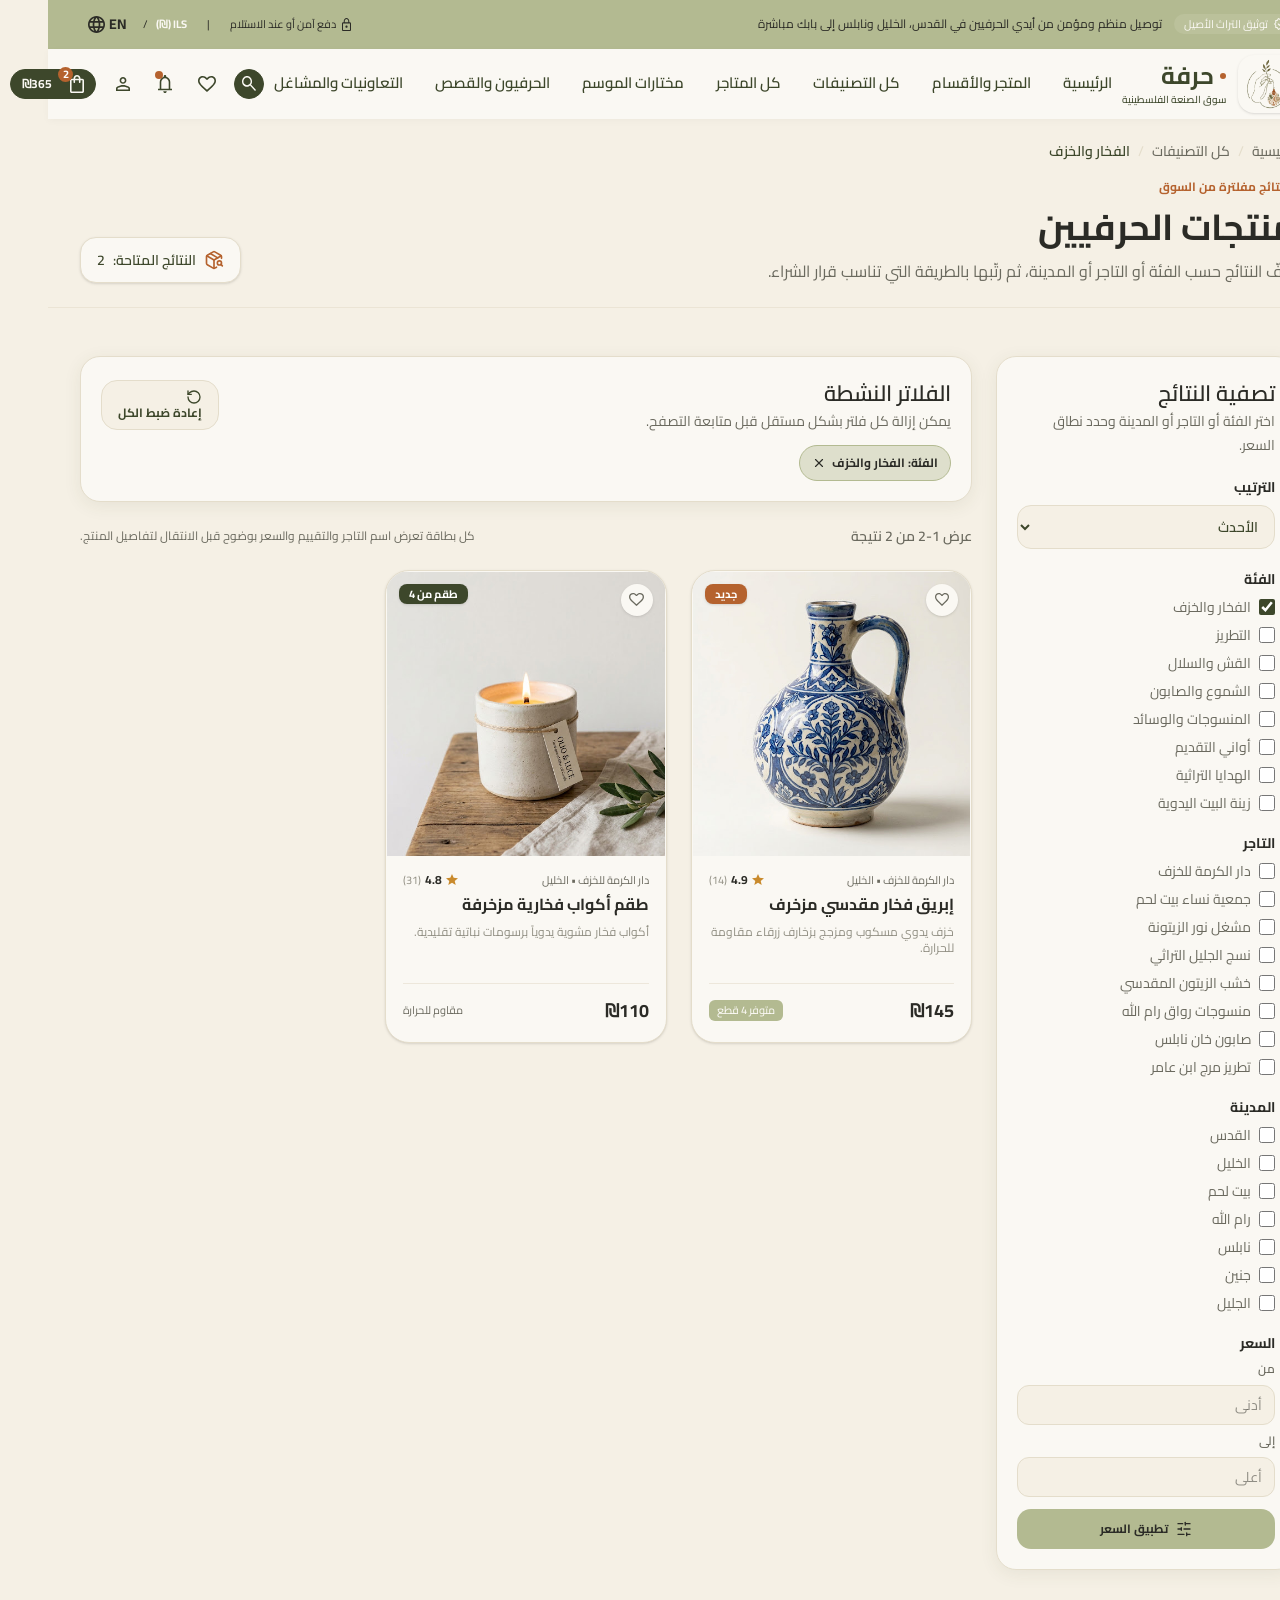
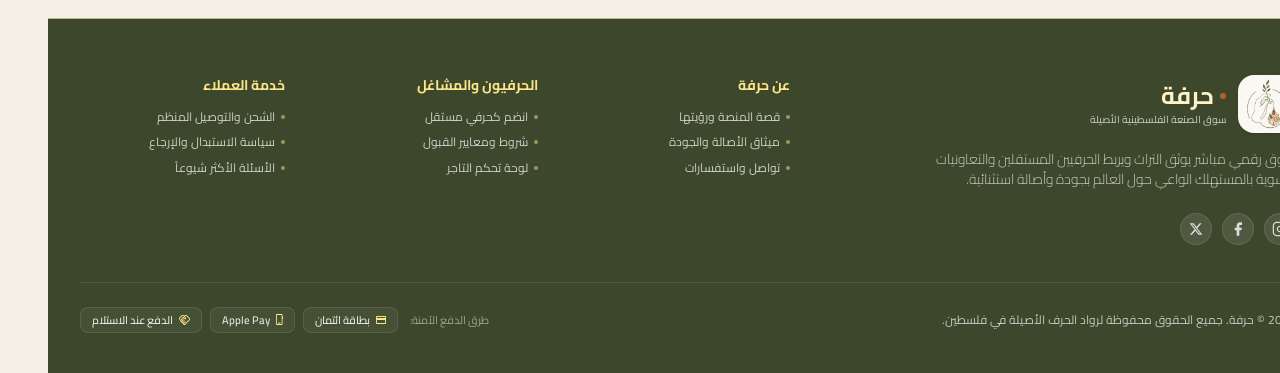
==== browse.html @ 36c1fdc5 "Restructure browse.html filters into a sidebar layout Move the filter form from a horizontal bar abo" ====
<!DOCTYPE html>
<html lang="ar" dir="rtl" class="scroll-smooth motion-reduce:scroll-auto">

<head>
  <meta charset="UTF-8">
  <meta name="viewport" content="width=device-width, initial-scale=1.0">
  <meta name="description" content="نتائج البحث والتصفية في حرفة - تصفح منتجات الحرفيين والمشاغل الفلسطينية حسب الفئة والتاجر والمدينة والسعر">
  <title>نتائج البحث | حرفة</title>
  <link rel="preconnect" href="https://fonts.googleapis.com">
  <link rel="preconnect" href="https://fonts.gstatic.com" crossorigin>
  <link
    href="https://fonts.googleapis.com/css2?family=Amiri:ital,wght@0,700;1,400&family=Cairo:wght@300;400;500;600;700&family=Noto+Sans+Arabic:wght@400;500;600;700&display=swap"
    rel="stylesheet">
  <link rel="stylesheet" href="assets/css/output.css">
</head>

<body class="browse-page overflow-x-hidden bg-canvas font-cairo text-ink antialiased">
  <div id="toast"
    class="fixed start-4 end-4 top-5 z-[100] mx-auto w-fit max-w-[calc(100%-2rem)] -translate-y-24 rounded-lg bg-olive px-5 py-3 text-sm font-semibold text-white shadow-soft transition-transform duration-300"
    role="status"></div>

  <header class="relative z-50 bg-surface">
    <aside class="bg-sage px-4 py-2 text-ink lg:px-8">
      <div class="mx-auto flex h-[32.667px] max-w-[1280px] items-center justify-center md:justify-between">
        <div class="flex shrink-0 items-center gap-3">
          <div class="flex items-center gap-1.5 rounded-full bg-surface/10 px-2.5 py-0.5">
            <img src="assets/imgs/mcp/header-badge.svg" alt="" class="h-[11.88px] w-[12.441px]">
            <span class="text-[11px] leading-4 text-surface">توثيق التراث الأصيل</span>
          </div>
          <p class="hidden text-xs leading-4 lg:block">توصيل منظم ومؤمن من أيدي الحرفيين في القدس، الخليل ونابلس إلى بابك مباشرة</p>
        </div>
        <div class="hidden shrink-0 items-center gap-5 md:flex">
          <div class="flex items-center gap-1.5">
            <img src="assets/imgs/mcp/header-lock.svg" alt="" class="h-[12.656px] w-[9.687px]">
            <span class="text-[11px] leading-4">دفع آمن أو عند الاستلام</span>
          </div>
          <span class="text-[11px] leading-4">|</span>
          <div class="flex items-center gap-2">
            <span lang="en" class="text-[11px] font-bold leading-4 text-surface">ILS (₪)</span>
            <span class="text-[11px] leading-4">/</span>
            <button id="languageToggle" type="button" class="language-toggle flex items-center gap-1 rounded-lg p-2"
              aria-label="Switch to English">
              <span class="language-label text-sm font-bold leading-[14px]" lang="en">EN</span>
              <img src="assets/imgs/mcp/header-globe.svg" alt="" class="h-[16.667px] w-[16.667px]">
            </button>
          </div>
        </div>
      </div>
    </aside>

    <div class="h-[70px] bg-surface px-4 shadow-[0_2px_7.5px_rgba(43,43,38,.03)] backdrop-blur-[6px] lg:px-8">
      <div class="mx-auto hidden h-full max-w-[1216px] items-center justify-between py-[10px] lg:flex">
        <a href="index.html" class="flex w-[184px] shrink-0 items-center justify-start gap-3"
          aria-label="حرفة الرئيسية">
          <span class="flex h-[58px] w-[58px] items-center justify-center rounded-[16px] bg-surface p-1 shadow-sm"><img
              src="assets/imgs/mcp/header-logo.png" alt="شعار حرفة" class="h-[50px] w-[50px] object-cover"></span>
          <div class="text-start">
            <div class="flex items-center justify-start gap-1.5"><span
                class="h-1.5 w-1.5 rounded-full bg-copper"></span><strong
                class="text-2xl font-bold leading-8 text-olive">حرفة</strong></div><small
              class="block text-[10px] font-medium leading-[15px] text-olive">سوق الصنعة الفلسطينية</small>
          </div>
        </a>

        <nav class="flex shrink-0 items-center gap-8 text-[15px] font-semibold leading-[22.5px] text-olive">
          <a href="index.html" class="py-1">الرئيسية</a>
          <a href="index.html#shop" class="py-1">المتجر والأقسام</a>
          <a href="categories.html" class="py-1">كل التصنيفات</a>
          <a href="vendors.html" class="py-1">كل المتاجر</a>
          <a href="index.html#season" class="py-1">مختارات الموسم</a>
          <a href="index.html#artisans" class="py-1">الحرفيون والقصص</a>
          <a href="index.html#artisans" class="py-1">التعاونيات والمشاغل</a>
        </nav>

        <div class="flex h-[50px] shrink-0 items-center gap-3 p-[10px]">
          <button id="searchButton"
            class="flex h-[30px] w-[30px] items-center justify-center overflow-hidden rounded-full border border-olive bg-olive p-px"
            aria-label="بحث"><img src="assets/imgs/mcp/header-search-exact.svg" alt=""
              class="h-[28.667px] w-[14.663px] max-w-none"></button>
          <button class="flex h-[30px] w-[30px] items-center justify-center rounded-full" aria-label="الحساب"><img
              src="assets/imgs/mcp/header-user.svg" alt="" class="h-[16.283px] w-[17.875px]"></button>
          <button class="relative flex h-[30px] w-[30px] items-center justify-center rounded-full"
            aria-label="الإشعارات"><img src="assets/imgs/mcp/header-bell.svg" alt=""
              class="h-[17.963px] w-[14.208px]"><span
              class="absolute end-[5.42px] top-[2.33px] h-2 w-2 rounded-full bg-copper"></span></button>
          <button class="flex h-[30px] w-[30px] items-center justify-center rounded-full" aria-label="المشاهدة"><img
              src="assets/imgs/mcp/header-eye.svg" alt="" class="h-[14.032px] w-[14.208px]"></button>
          <button id="cartButton"
            class="relative flex h-[30px] w-[86.208px] items-center justify-center gap-2.5 rounded-full border border-olive bg-olive px-[11px] text-surface"
            aria-label="سلة المشتريات">
            <span class="relative"><img src="assets/imgs/mcp/header-cart.svg" alt=""
                class="h-[17.875px] w-[14.208px]"><bdi id="cartCount"
                class="absolute start-[-12px] top-[-7.73px] flex h-[15px] min-w-[15px] items-center justify-center rounded-full bg-copper px-1 text-[11px] font-bold leading-[11px] text-white">2</bdi></span>
            <bdi id="cartTotal" class="w-10 text-start text-xs font-bold leading-3">₪365</bdi>
          </button>
        </div>
      </div>

      <div class="flex h-full items-center justify-between lg:hidden">
        <a href="index.html"
          class="flex h-[52px] w-[52px] items-center justify-center rounded-[16px] bg-surface p-1 shadow-sm"
          aria-label="حرفة الرئيسية"><img src="assets/imgs/mcp/header-logo.png" alt="شعار حرفة"
            class="h-11 w-11 object-cover"></a>
        <div class="flex items-center gap-1"><button type="button"
            class="language-toggle flex h-9 items-center gap-1 rounded-full px-2 text-xs font-bold text-olive"
            aria-label="Switch to English"><span class="language-label" lang="en">EN</span><img
              src="assets/imgs/mcp/header-globe.svg" alt="" class="h-4 w-4"></button><button id="mobileSearchButton"
            class="flex h-9 w-9 items-center justify-center overflow-hidden rounded-full border border-olive bg-olive"
            aria-label="بحث"><img src="assets/imgs/mcp/header-search-exact.svg" alt=""
              class="h-[28.667px] w-[14.663px] max-w-none"></button><button id="menuButton"
            class="flex h-9 w-9 items-center justify-center rounded-full" aria-label="القائمة"><i data-lucide="menu"
              class="h-5 w-5"></i></button></div>
      </div>
    </div>

    <div id="mobileMenu" class="hidden border-t border-line bg-surface px-5 py-4 lg:hidden">
      <nav class="grid gap-3 text-sm font-semibold">
        <a href="index.html">الرئيسية</a><a href="index.html#shop">المتجر والأقسام</a><a
          href="categories.html">كل التصنيفات</a><a href="vendors.html">كل المتاجر</a><a
          href="index.html#season">مختارات الموسم</a><a href="index.html#artisans">الحرفيون والقصص</a><a
          href="index.html#artisans">التعاونيات والمشاغل</a>
      </nav>
    </div>
  </header>

  <div id="searchPanel" class="fixed start-0 end-0 top-0 bottom-0 z-[80] hidden bg-ink/50 p-4 backdrop-blur-sm">
    <div class="mx-auto mt-24 max-w-2xl rounded-lg bg-surface p-5 shadow-soft">
      <div class="flex items-center gap-3 border-b border-line pb-4">
        <i data-lucide="search" class="h-5 w-5 text-muted"></i>
        <input id="globalSearch" type="search" placeholder="ابحث عن قطعة، حرفة، أو مشغل..."
          class="w-full bg-transparent text-base outline-none">
        <button id="closeSearch" class="flex h-8 w-8 items-center justify-center rounded-full hover:bg-canvas"
          aria-label="إغلاق"><i data-lucide="x" class="h-4 w-4"></i></button>
      </div>
      <p class="pt-4 text-xs text-muted">جرّب: تطريز، فخار، قش، شموع</p>
    </div>
  </div>

  <main>
    <section class="border-b border-line/60 bg-canvas px-4 py-6 lg:px-8">
      <div class="mx-auto flex max-w-[1216px] flex-col gap-5">
        <nav class="flex flex-wrap items-center gap-2 text-xs font-medium leading-4 text-muted sm:text-sm"
          aria-label="مسار الصفحة">
          <a href="index.html" class="hover:text-olive">الرئيسية</a>
          <span class="text-line">/</span>
          <a href="categories.html" class="hover:text-olive">كل التصنيفات</a>
          <span class="text-line">/</span>
          <span id="breadcrumbCurrent" class="font-semibold text-olive">نتائج البحث</span>
        </nav>
        <div class="flex flex-col gap-4 lg:flex-row lg:items-end lg:justify-between">
          <div class="max-w-3xl text-start">
            <p class="flex items-center gap-1.5 text-xs font-bold uppercase leading-4 text-copper"><span
                class="h-1.5 w-1.5 rounded-full bg-copper"></span>نتائج مفلترة من السوق</p>
            <h1 class="pt-2 text-[30px] font-bold leading-9 text-ink sm:text-4xl sm:leading-[48px]">منتجات الحرفيين</h1>
            <p class="pt-2 text-sm leading-6 text-muted sm:text-base">صفّ النتائج حسب الفئة أو التاجر أو المدينة، ثم رتّبها بالطريقة التي تناسب قرار الشراء.</p>
          </div>
          <div class="flex items-center gap-2 rounded-[16px] border border-line bg-surface px-4 py-3 text-sm font-semibold text-olive shadow-sm">
            <i data-lucide="package-search" class="h-5 w-5 text-copper"></i>
            <span>النتائج المتاحة:</span>
            <bdi id="resultCount">0</bdi>
          </div>
        </div>
      </div>
    </section>

    <section id="resultsPanel" class="bg-canvas px-4 py-10 sm:py-12 lg:px-8">
      <div
        class="reveal opacity-100 translate-y-0 transition-[opacity,transform] duration-[650ms] ease-out sm:translate-y-[22px] sm:opacity-0 motion-reduce:sm:translate-y-0 motion-reduce:sm:opacity-100 mx-auto flex max-w-[1216px] flex-col gap-6">
        <button id="browseFilterToggle" type="button"
          class="inline-flex w-fit items-center justify-center gap-2 rounded-[16px] border border-line bg-surface px-4 py-2.5 text-sm font-bold text-olive shadow-sm lg:hidden"
          aria-controls="browseFilterPanel" aria-expanded="false">
          <i data-lucide="sliders-horizontal" class="h-4 w-4"></i>
          <span>الفلاتر</span>
        </button>

        <div class="flex flex-col gap-6 lg:flex-row lg:items-start">
          <aside id="browseFilterPanel" class="hidden lg:sticky lg:top-24 lg:block lg:w-[300px] lg:shrink-0">
            <form id="browseFilters"
              class="flex flex-col gap-5 rounded-[20px] border border-line bg-surface p-4 shadow-card sm:p-5"
              aria-label="فلاتر نتائج المنتجات">
              <div class="text-start">
                <h2 class="text-[22px] font-semibold leading-8 text-ink">تصفية النتائج</h2>
                <p class="text-sm leading-6 text-muted">اختر الفئة أو التاجر أو المدينة وحدد نطاق السعر.</p>
              </div>

              <label for="sortProducts" class="flex flex-col gap-2 text-start text-sm font-bold text-ink">
                <span>الترتيب</span>
                <select id="sortProducts" name="sortProducts"
                  class="h-11 rounded-[14px] border border-line bg-canvas px-3 text-sm font-semibold text-olive outline-none focus:border-sage">
                  <option value="newest">الأحدث</option>
                  <option value="price-asc">السعر: من الأقل للأعلى</option>
                  <option value="price-desc">السعر: من الأعلى للأقل</option>
                  <option value="rating-desc">الأعلى تقييماً</option>
                </select>
              </label>

              <fieldset class="min-w-0">
                <legend class="pb-2 text-start text-sm font-bold text-ink">الفئة</legend>
                <div class="grid gap-2 text-sm text-muted">
                  <label class="flex items-center gap-2"><input id="categoryPottery" name="category" value="pottery" type="checkbox" checked
                      class="h-4 w-4 accent-olive"><span>الفخار والخزف</span></label>
                  <label class="flex items-center gap-2"><input id="categoryEmbroidery" name="category" value="embroidery" type="checkbox"
                      class="h-4 w-4 accent-olive"><span>التطريز</span></label>
                  <label class="flex items-center gap-2"><input id="categoryBaskets" name="category" value="baskets" type="checkbox"
                      class="h-4 w-4 accent-olive"><span>القش والسلال</span></label>
                  <label class="flex items-center gap-2"><input id="categoryCandles" name="category" value="candles-soaps" type="checkbox"
                      class="h-4 w-4 accent-olive"><span>الشموع والصابون</span></label>
                  <label class="flex items-center gap-2"><input id="categoryTextiles" name="category" value="textiles" type="checkbox"
                      class="h-4 w-4 accent-olive"><span>المنسوجات والوسائد</span></label>
                  <label class="flex items-center gap-2"><input id="categoryTableware" name="category" value="tableware" type="checkbox"
                      class="h-4 w-4 accent-olive"><span>أواني التقديم</span></label>
                  <label class="flex items-center gap-2"><input id="categoryGifts" name="category" value="gifts" type="checkbox"
                      class="h-4 w-4 accent-olive"><span>الهدايا التراثية</span></label>
                  <label class="flex items-center gap-2"><input id="categoryHomeDecor" name="category" value="home-decor" type="checkbox"
                      class="h-4 w-4 accent-olive"><span>زينة البيت اليدوية</span></label>
                </div>
              </fieldset>

              <fieldset class="min-w-0">
                <legend class="pb-2 text-start text-sm font-bold text-ink">التاجر</legend>
                <div class="grid gap-2 text-sm text-muted">
                  <label class="flex items-center gap-2"><input id="vendorKarma" name="vendor" value="dar-al-karma" type="checkbox"
                      class="h-4 w-4 accent-olive"><span>دار الكرمة للخزف</span></label>
                  <label class="flex items-center gap-2"><input id="vendorBethlehem" name="vendor" value="bethlehem-women" type="checkbox"
                      class="h-4 w-4 accent-olive"><span>جمعية نساء بيت لحم</span></label>
                  <label class="flex items-center gap-2"><input id="vendorNoor" name="vendor" value="noor-alzaytouna" type="checkbox"
                      class="h-4 w-4 accent-olive"><span>مشغل نور الزيتونة</span></label>
                  <label class="flex items-center gap-2"><input id="vendorJalil" name="vendor" value="jalil-weaving" type="checkbox"
                      class="h-4 w-4 accent-olive"><span>نسج الجليل التراثي</span></label>
                  <label class="flex items-center gap-2"><input id="vendorOlivewood" name="vendor" value="jerusalem-olivewood" type="checkbox"
                      class="h-4 w-4 accent-olive"><span>خشب الزيتون المقدسي</span></label>
                  <label class="flex items-center gap-2"><input id="vendorRawaq" name="vendor" value="rawaq-ramallah" type="checkbox"
                      class="h-4 w-4 accent-olive"><span>منسوجات رواق رام الله</span></label>
                  <label class="flex items-center gap-2"><input id="vendorSoap" name="vendor" value="khan-nablus-soap" type="checkbox"
                      class="h-4 w-4 accent-olive"><span>صابون خان نابلس</span></label>
                  <label class="flex items-center gap-2"><input id="vendorMarj" name="vendor" value="marj-embroidery" type="checkbox"
                      class="h-4 w-4 accent-olive"><span>تطريز مرج ابن عامر</span></label>
                </div>
              </fieldset>

              <fieldset class="min-w-0">
                <legend class="pb-2 text-start text-sm font-bold text-ink">المدينة</legend>
                <div class="grid gap-2 text-sm text-muted">
                  <label class="flex items-center gap-2"><input id="cityJerusalem" name="city" value="jerusalem" type="checkbox"
                      class="h-4 w-4 accent-olive"><span>القدس</span></label>
                  <label class="flex items-center gap-2"><input id="cityHebron" name="city" value="hebron" type="checkbox"
                      class="h-4 w-4 accent-olive"><span>الخليل</span></label>
                  <label class="flex items-center gap-2"><input id="cityBethlehem" name="city" value="bethlehem" type="checkbox"
                      class="h-4 w-4 accent-olive"><span>بيت لحم</span></label>
                  <label class="flex items-center gap-2"><input id="cityRamallah" name="city" value="ramallah" type="checkbox"
                      class="h-4 w-4 accent-olive"><span>رام الله</span></label>
                  <label class="flex items-center gap-2"><input id="cityNablus" name="city" value="nablus" type="checkbox"
                      class="h-4 w-4 accent-olive"><span>نابلس</span></label>
                  <label class="flex items-center gap-2"><input id="cityJenin" name="city" value="jenin" type="checkbox"
                      class="h-4 w-4 accent-olive"><span>جنين</span></label>
                  <label class="flex items-center gap-2"><input id="cityGalilee" name="city" value="galilee" type="checkbox"
                      class="h-4 w-4 accent-olive"><span>الجليل</span></label>
                </div>
              </fieldset>

              <fieldset class="min-w-0">
                <legend class="pb-2 text-start text-sm font-bold text-ink">السعر</legend>
                <div class="grid gap-2">
                  <label for="priceMin" class="text-start text-xs font-semibold text-muted">من</label>
                  <input id="priceMin" name="priceMin" type="number" min="0" inputmode="numeric" placeholder="أدنى"
                    class="h-10 rounded-[12px] border border-line bg-canvas px-3 text-start text-sm outline-none focus:border-sage">
                  <label for="priceMax" class="text-start text-xs font-semibold text-muted">إلى</label>
                  <input id="priceMax" name="priceMax" type="number" min="0" inputmode="numeric" placeholder="أعلى"
                    class="h-10 rounded-[12px] border border-line bg-canvas px-3 text-start text-sm outline-none focus:border-sage">
                  <button id="applyPriceFilter" type="button"
                    class="mt-1 inline-flex h-10 items-center justify-center gap-2 rounded-[14px] bg-sage px-4 text-xs font-bold text-ink hover:bg-[#a7af82]">
                    <i data-lucide="sliders-horizontal" class="h-4 w-4"></i>
                    <span>تطبيق السعر</span>
                  </button>
                </div>
              </fieldset>
            </form>
          </aside>

          <div class="flex min-w-0 flex-1 flex-col gap-6">
            <div class="flex flex-col gap-3 rounded-[20px] border border-line bg-surface p-4 shadow-card sm:p-5">
              <div class="flex flex-col gap-3 lg:flex-row lg:items-center lg:justify-between">
                <div class="text-start">
                  <h2 class="text-[22px] font-semibold leading-8 text-ink">الفلاتر النشطة</h2>
                  <p class="text-sm leading-6 text-muted">يمكن إزالة كل فلتر بشكل مستقل قبل متابعة التصفح.</p>
                </div>
                <button id="clearAllFilters" type="button"
                  class="hidden w-fit items-center justify-center gap-2 rounded-[16px] border border-line bg-canvas px-4 py-2 text-xs font-bold text-olive hover:border-sage">
                  <i data-lucide="rotate-ccw" class="h-4 w-4"></i>
                  <span>إعادة ضبط الكل</span>
                </button>
              </div>
              <div id="activeFilters" class="flex flex-wrap items-center gap-2">
                <button type="button"
                  class="active-filter-chip inline-flex min-h-9 items-center gap-1.5 rounded-full border border-sage bg-sage/40 px-3 py-1.5 text-xs font-bold text-ink"
                  data-filter-type="category" data-filter-value="pottery">
                  <span>الفئة: الفخار والخزف</span>
                  <i data-lucide="x" class="h-3.5 w-3.5"></i>
                </button>
              </div>
            </div>

        <div class="flex flex-col gap-3 sm:flex-row sm:items-center sm:justify-between">
          <p id="pageSummary" class="text-start text-sm font-semibold text-muted">عرض <bdi>1</bdi>-<bdi>8</bdi> من <bdi>16</bdi> نتيجة</p>
          <p class="text-start text-xs leading-5 text-muted">كل بطاقة تعرض اسم التاجر والتقييم والسعر بوضوح قبل الانتقال لتفاصيل المنتج.</p>
        </div>

        <div id="productGrid" class="grid grid-cols-1 gap-4 sm:grid-cols-2 sm:gap-6 xl:grid-cols-3">
          <article
            class="product-card group flex h-[473px] flex-col overflow-hidden rounded-[24px] border border-line bg-surface p-px shadow-sm"
            data-category="pottery" data-vendor="dar-al-karma" data-city="hebron" data-price="145" data-rating="4.9" data-date="116">
            <div class="relative h-[284px] shrink-0 overflow-hidden"><img src="assets/imgs/mcp/arrival-pitcher.png"
                alt="إبريق فخار مقدسي مزخرف" class="h-full w-full object-cover transition-transform duration-500 ease-out group-hover:scale-[1.045]"><span
                class="absolute end-3 top-3 rounded-lg bg-copper px-2.5 py-0.5 text-[11px] font-bold leading-[16.5px] text-white shadow-sm">جديد</span><button
                class="favorite absolute start-3 top-3 flex h-8 w-8 items-center justify-center rounded-full bg-surface shadow-sm"
                aria-label="إضافة إبريق الفخار إلى المفضلة"><img src="assets/imgs/mcp/arrival-heart.svg" alt=""
                  class="h-[13.323px] w-[14.625px]"></button><button
                class="add-cart absolute start-3 end-3 bottom-3 flex translate-y-0 items-center justify-center gap-2 rounded-[16px] bg-sage px-4 py-2.5 text-xs font-bold text-ink opacity-100 shadow-md transition-all sm:translate-y-2 sm:opacity-0 group-hover:translate-y-0 group-hover:opacity-100"
                data-price="145"><span>إضافة إلى السلة</span><img src="assets/imgs/mcp/arrival-cart.svg" alt=""
                  class="h-[13.103px] w-[12.918px]"></button></div>
            <div class="flex min-h-0 flex-1 flex-col p-4">
              <div class="flex items-center justify-between gap-2 pb-1 text-[11px] leading-4 text-muted"><span>دار الكرمة للخزف • الخليل</span><span
                  class="flex items-center gap-1"><img src="assets/imgs/mcp/arrival-star.svg" alt="" class="h-[11px] w-3"><bdi
                    class="text-xs font-bold text-ink">4.9</bdi><bdi class="text-[#918f83]">(14)</bdi></span></div>
              <h3 class="pb-2 text-start text-base font-bold leading-6 text-ink">إبريق فخار مقدسي مزخرف</h3>
              <p class="pb-3 text-start text-xs leading-4 text-[#918f83]">خزف يدوي مسكوب ومزجج بزخارف زرقاء مقاومة للحرارة.</p>
              <div class="mt-auto flex items-center justify-between gap-3 border-t border-line/60 pt-[13px]"><bdi
                  class="text-lg font-bold leading-7 text-ink">₪145</bdi><span
                  class="rounded-md bg-sage px-2 py-0.5 text-[11px] font-medium leading-[16.5px] text-surface">متوفر <bdi>4</bdi> قطع</span></div>
            </div>
          </article>

          <article
            class="product-card group flex h-[473px] flex-col overflow-hidden rounded-[24px] border border-line bg-surface p-px shadow-sm"
            data-category="embroidery" data-vendor="bethlehem-women" data-city="bethlehem" data-price="220" data-rating="4.8" data-date="115">
            <div class="relative h-[284px] shrink-0 overflow-hidden"><img src="assets/imgs/mcp/arrival-cushion.png"
                alt="وسادة مطرزة قطبة فلاحية" class="h-full w-full object-cover transition-transform duration-500 ease-out group-hover:scale-[1.045]"><span
                class="absolute end-3 top-3 rounded-lg bg-copper px-2.5 py-0.5 text-[11px] font-bold leading-[16.5px] text-white shadow-sm">جديد</span><button
                class="favorite absolute start-3 top-3 flex h-8 w-8 items-center justify-center rounded-full bg-surface shadow-sm"
                aria-label="إضافة الوسادة إلى المفضلة"><img src="assets/imgs/mcp/arrival-heart.svg" alt=""
                  class="h-[13.323px] w-[14.625px]"></button><button
                class="add-cart absolute start-3 end-3 bottom-3 flex translate-y-0 items-center justify-center gap-2 rounded-[16px] bg-sage px-4 py-2.5 text-xs font-bold text-ink opacity-100 shadow-md transition-all sm:translate-y-2 sm:opacity-0 group-hover:translate-y-0 group-hover:opacity-100"
                data-price="220"><span>إضافة إلى السلة</span><img src="assets/imgs/mcp/arrival-cart.svg" alt=""
                  class="h-[13.103px] w-[12.918px]"></button></div>
            <div class="flex min-h-0 flex-1 flex-col p-4">
              <div class="flex items-center justify-between gap-2 pb-1 text-[11px] leading-4 text-muted"><span>جمعية نساء بيت لحم • بيت لحم</span><span
                  class="flex items-center gap-1"><img src="assets/imgs/mcp/arrival-star.svg" alt="" class="h-[11px] w-3"><bdi
                    class="text-xs font-bold text-ink">4.8</bdi><bdi class="text-[#918f83]">(9)</bdi></span></div>
              <h3 class="pb-2 text-start text-base font-bold leading-6 text-ink">وسادة مطرزة قطبة فلاحية</h3>
              <p class="pb-3 text-start text-xs leading-4 text-[#918f83]">كتان طبيعي مطرز بغرزة الفلاحي ونقشة بيتية دافئة.</p>
              <div class="mt-auto flex items-center justify-between gap-3 border-t border-line/60 pt-[13px]"><bdi
                  class="text-lg font-bold leading-7 text-ink">₪220</bdi><span
                  class="rounded-md bg-copper/10 px-2 py-0.5 text-[11px] font-medium leading-[16.5px] text-copper">قطعتان فقط</span></div>
            </div>
          </article>

          <article
            class="product-card group flex h-[473px] flex-col overflow-hidden rounded-[24px] border border-line bg-surface p-px shadow-sm"
            data-category="baskets" data-vendor="jalil-weaving" data-city="galilee" data-price="95" data-rating="4.7" data-date="114">
            <div class="relative h-[284px] shrink-0 overflow-hidden"><img src="assets/imgs/mcp/arrival-basket.png"
                alt="سلة قش قمحية مجدولة" class="h-full w-full object-cover transition-transform duration-500 ease-out group-hover:scale-[1.045]"><span
                class="absolute end-3 top-3 rounded-lg bg-gold px-2.5 py-0.5 text-[11px] font-bold leading-[16.5px] text-white shadow-sm">قطعة نادرة</span><button
                class="favorite absolute start-3 top-3 flex h-8 w-8 items-center justify-center rounded-full bg-surface shadow-sm"
                aria-label="إضافة سلة القش إلى المفضلة"><img src="assets/imgs/mcp/arrival-heart.svg" alt=""
                  class="h-[13.323px] w-[14.625px]"></button><button
                class="add-cart absolute start-3 end-3 bottom-3 flex translate-y-0 items-center justify-center gap-2 rounded-[16px] bg-sage px-4 py-2.5 text-xs font-bold text-ink opacity-100 shadow-md transition-all sm:translate-y-2 sm:opacity-0 group-hover:translate-y-0 group-hover:opacity-100"
                data-price="95"><span>إضافة إلى السلة</span><img src="assets/imgs/mcp/arrival-cart.svg" alt=""
                  class="h-[13.103px] w-[12.918px]"></button></div>
            <div class="flex min-h-0 flex-1 flex-col p-4">
              <div class="flex items-center justify-between gap-2 pb-1 text-[11px] leading-4 text-muted"><span>نسج الجليل التراثي • الجليل</span><span
                  class="flex items-center gap-1"><img src="assets/imgs/mcp/arrival-star.svg" alt="" class="h-[11px] w-3"><bdi
                    class="text-xs font-bold text-ink">4.7</bdi><bdi class="text-[#918f83]">(19)</bdi></span></div>
              <h3 class="pb-2 text-start text-base font-bold leading-6 text-ink">سلة قش قمحية مجدولة</h3>
              <p class="pb-3 text-start text-xs leading-4 text-[#918f83]">جدل يدوي من سيقان القمح المجففة بألوان نباتية هادئة.</p>
              <div class="mt-auto flex items-center justify-between gap-3 border-t border-line/60 pt-[13px]"><bdi
                  class="text-lg font-bold leading-7 text-ink">₪95</bdi><span class="text-[11px] leading-[16.5px] text-muted">قطعة وحيدة</span></div>
            </div>
          </article>

          <article
            class="product-card group flex h-[473px] flex-col overflow-hidden rounded-[24px] border border-line bg-surface p-px shadow-sm"
            data-category="candles-soaps" data-vendor="noor-alzaytouna" data-city="nablus" data-price="68" data-rating="4.9" data-date="113">
            <div class="relative h-[284px] shrink-0 overflow-hidden"><img src="assets/imgs/mcp/arrival-candle.png"
                alt="شمعة زيت الزيتون في فخار" class="h-full w-full object-cover transition-transform duration-500 ease-out group-hover:scale-[1.045]"><span
                class="absolute end-3 top-3 rounded-lg bg-olive px-2.5 py-0.5 text-[11px] font-bold leading-[16.5px] text-white shadow-sm">طبيعي <bdi>100%</bdi></span><button
                class="favorite absolute start-3 top-3 flex h-8 w-8 items-center justify-center rounded-full bg-surface shadow-sm"
                aria-label="إضافة الشمعة إلى المفضلة"><img src="assets/imgs/mcp/arrival-heart.svg" alt=""
                  class="h-[13.323px] w-[14.625px]"></button><button
                class="add-cart absolute start-3 end-3 bottom-3 flex translate-y-0 items-center justify-center gap-2 rounded-[16px] bg-sage px-4 py-2.5 text-xs font-bold text-ink opacity-100 shadow-md transition-all sm:translate-y-2 sm:opacity-0 group-hover:translate-y-0 group-hover:opacity-100"
                data-price="68"><span>إضافة إلى السلة</span><img src="assets/imgs/mcp/arrival-cart.svg" alt=""
                  class="h-[13.103px] w-[12.918px]"></button></div>
            <div class="flex min-h-0 flex-1 flex-col p-4">
              <div class="flex items-center justify-between gap-2 pb-1 text-[11px] leading-4 text-muted"><span>مشغل نور الزيتونة • نابلس</span><span
                  class="flex items-center gap-1"><img src="assets/imgs/mcp/arrival-star.svg" alt="" class="h-[11px] w-3"><bdi
                    class="text-xs font-bold text-ink">4.9</bdi><bdi class="text-[#918f83]">(42)</bdi></span></div>
              <h3 class="pb-2 text-start text-base font-bold leading-6 text-ink">شمعة زيت الزيتون في فخار</h3>
              <p class="pb-3 text-start text-xs leading-4 text-[#918f83]">شمع طبيعي ممزوج برائحة الميرمية والغار في وعاء فخاري.</p>
              <div class="mt-auto flex items-center justify-between gap-3 border-t border-line/60 pt-[13px]"><bdi
                  class="text-lg font-bold leading-7 text-ink">₪68</bdi><span
                  class="rounded-md bg-sage px-2 py-0.5 text-[11px] font-medium leading-[16.5px] text-surface">الأكثر طلباً</span></div>
            </div>
          </article>

          <article
            class="product-card group flex h-[473px] flex-col overflow-hidden rounded-[24px] border border-line bg-surface p-px shadow-sm"
            data-category="tableware" data-vendor="dar-al-karma" data-city="jerusalem" data-price="185" data-rating="4.95" data-date="112">
            <div class="relative h-[284px] shrink-0 overflow-hidden"><img src="assets/imgs/mcp/popular-pitcher.png"
                alt="إبريق مقدسي كنعاني أزرق" class="h-full w-full object-cover transition-transform duration-500 ease-out group-hover:scale-[1.045]"><span
                class="absolute end-3 top-3 rounded-lg bg-copper px-2.5 py-0.5 text-[11px] font-bold leading-[16.5px] text-white shadow-sm">الأعلى تقييماً</span><button
                class="favorite absolute start-3 top-3 flex h-8 w-8 items-center justify-center rounded-full bg-surface shadow-sm"
                aria-label="إضافة الإبريق الأزرق إلى المفضلة"><img src="assets/imgs/mcp/arrival-heart.svg" alt=""
                  class="h-[13.323px] w-[14.625px]"></button><button
                class="add-cart absolute start-3 end-3 bottom-3 flex translate-y-0 items-center justify-center gap-2 rounded-[16px] bg-sage px-4 py-2.5 text-xs font-bold text-ink opacity-100 shadow-md transition-all sm:translate-y-2 sm:opacity-0 group-hover:translate-y-0 group-hover:opacity-100"
                data-price="185"><span>إضافة إلى السلة</span><img src="assets/imgs/mcp/arrival-cart.svg" alt=""
                  class="h-[13.103px] w-[12.918px]"></button></div>
            <div class="flex min-h-0 flex-1 flex-col p-4">
              <div class="flex items-center justify-between gap-2 pb-1 text-[11px] leading-4 text-muted"><span>دار الكرمة للخزف • القدس</span><span
                  class="flex items-center gap-1"><img src="assets/imgs/mcp/arrival-star.svg" alt="" class="h-[11px] w-3"><bdi
                    class="text-xs font-bold text-ink">4.95</bdi><bdi class="text-[#918f83]">(142)</bdi></span></div>
              <h3 class="pb-2 text-start text-base font-bold leading-6 text-ink">إبريق مقدسي كنعاني أزرق</h3>
              <p class="pb-3 text-start text-xs leading-4 text-[#918f83]">إبريق تقديم مرسوم يدوياً بزخارف كنعانية دقيقة.</p>
              <div class="mt-auto flex items-center justify-between gap-3 border-t border-line/60 pt-[13px]"><bdi
                  class="text-lg font-bold leading-7 text-ink">₪185</bdi><span class="text-[11px] leading-[16.5px] text-muted">صناعة تراثية</span></div>
            </div>
          </article>

          <article
            class="product-card group flex h-[473px] flex-col overflow-hidden rounded-[24px] border border-line bg-surface p-px shadow-sm"
            data-category="textiles" data-vendor="rawaq-ramallah" data-city="ramallah" data-price="155" data-rating="4.6" data-date="111">
            <div class="relative h-[284px] shrink-0 overflow-hidden"><img src="assets/imgs/mcp/popular-cushion.png"
                alt="وسادة كنعانية محاكة يدوياً" class="h-full w-full object-cover transition-transform duration-500 ease-out group-hover:scale-[1.045]"><span
                class="absolute end-3 top-3 rounded-lg bg-olive px-2.5 py-0.5 text-[11px] font-bold leading-[16.5px] text-white shadow-sm">منسوج يدوي</span><button
                class="favorite absolute start-3 top-3 flex h-8 w-8 items-center justify-center rounded-full bg-surface shadow-sm"
                aria-label="إضافة الوسادة الكنعانية إلى المفضلة"><img src="assets/imgs/mcp/arrival-heart.svg" alt=""
                  class="h-[13.323px] w-[14.625px]"></button><button
                class="add-cart absolute start-3 end-3 bottom-3 flex translate-y-0 items-center justify-center gap-2 rounded-[16px] bg-sage px-4 py-2.5 text-xs font-bold text-ink opacity-100 shadow-md transition-all sm:translate-y-2 sm:opacity-0 group-hover:translate-y-0 group-hover:opacity-100"
                data-price="155"><span>إضافة إلى السلة</span><img src="assets/imgs/mcp/arrival-cart.svg" alt=""
                  class="h-[13.103px] w-[12.918px]"></button></div>
            <div class="flex min-h-0 flex-1 flex-col p-4">
              <div class="flex items-center justify-between gap-2 pb-1 text-[11px] leading-4 text-muted"><span>منسوجات رواق رام الله • رام الله</span><span
                  class="flex items-center gap-1"><img src="assets/imgs/mcp/arrival-star.svg" alt="" class="h-[11px] w-3"><bdi
                    class="text-xs font-bold text-ink">4.6</bdi><bdi class="text-[#918f83]">(28)</bdi></span></div>
              <h3 class="pb-2 text-start text-base font-bold leading-6 text-ink">وسادة كنعانية محاكة يدوياً</h3>
              <p class="pb-3 text-start text-xs leading-4 text-[#918f83]">قماش قطني محاك بخيوط هادئة ونقشة ريفية أصيلة.</p>
              <div class="mt-auto flex items-center justify-between gap-3 border-t border-line/60 pt-[13px]"><bdi
                  class="text-lg font-bold leading-7 text-ink">₪155</bdi><span class="text-[11px] leading-[16.5px] text-muted">متوفر <bdi>6</bdi></span></div>
            </div>
          </article>

          <article
            class="product-card group flex h-[473px] flex-col overflow-hidden rounded-[24px] border border-line bg-surface p-px shadow-sm"
            data-category="candles-soaps" data-vendor="khan-nablus-soap" data-city="nablus" data-price="35" data-rating="4.9" data-date="110">
            <div class="relative h-[284px] shrink-0 overflow-hidden"><img src="assets/imgs/mcp/popular-candle.png"
                alt="صابون زيت الزيتون النابلسي" class="h-full w-full object-cover transition-transform duration-500 ease-out group-hover:scale-[1.045]"><span
                class="absolute end-3 top-3 rounded-lg bg-olive px-2.5 py-0.5 text-[11px] font-bold leading-[16.5px] text-white shadow-sm">طبيعي <bdi>100%</bdi></span><button
                class="favorite absolute start-3 top-3 flex h-8 w-8 items-center justify-center rounded-full bg-surface shadow-sm"
                aria-label="إضافة الصابون إلى المفضلة"><img src="assets/imgs/mcp/arrival-heart.svg" alt=""
                  class="h-[13.323px] w-[14.625px]"></button><button
                class="add-cart absolute start-3 end-3 bottom-3 flex translate-y-0 items-center justify-center gap-2 rounded-[16px] bg-sage px-4 py-2.5 text-xs font-bold text-ink opacity-100 shadow-md transition-all sm:translate-y-2 sm:opacity-0 group-hover:translate-y-0 group-hover:opacity-100"
                data-price="35"><span>إضافة إلى السلة</span><img src="assets/imgs/mcp/arrival-cart.svg" alt=""
                  class="h-[13.103px] w-[12.918px]"></button></div>
            <div class="flex min-h-0 flex-1 flex-col p-4">
              <div class="flex items-center justify-between gap-2 pb-1 text-[11px] leading-4 text-muted"><span>صابون خان نابلس • نابلس</span><span
                  class="flex items-center gap-1"><img src="assets/imgs/mcp/arrival-star.svg" alt="" class="h-[11px] w-3"><bdi
                    class="text-xs font-bold text-ink">4.9</bdi><bdi class="text-[#918f83]">(57)</bdi></span></div>
              <h3 class="pb-2 text-start text-base font-bold leading-6 text-ink">صابون زيت الزيتون النابلسي</h3>
              <p class="pb-3 text-start text-xs leading-4 text-[#918f83]">قوالب مقطعة ومختومة يدوياً بطريقة الخانات القديمة.</p>
              <div class="mt-auto flex items-center justify-between gap-3 border-t border-line/60 pt-[13px]"><bdi
                  class="text-lg font-bold leading-7 text-ink">₪35</bdi><span
                  class="rounded-md bg-copper/10 px-2 py-0.5 text-[11px] font-medium leading-[16.5px] text-copper">الأكثر مبيعاً</span></div>
            </div>
          </article>

          <article
            class="product-card group flex h-[473px] flex-col overflow-hidden rounded-[24px] border border-line bg-surface p-px shadow-sm"
            data-category="home-decor" data-vendor="jerusalem-olivewood" data-city="jerusalem" data-price="120" data-rating="4.8" data-date="109">
            <div class="relative h-[284px] shrink-0 overflow-hidden"><img src="assets/imgs/mcp/season-basket.png"
                alt="زينة بيت يدوية من القش والمنسوجات" class="h-full w-full object-cover transition-transform duration-500 ease-out group-hover:scale-[1.045]"><span
                class="absolute end-3 top-3 rounded-lg bg-gold px-2.5 py-0.5 text-[11px] font-bold leading-[16.5px] text-white shadow-sm">للبيت</span><button
                class="favorite absolute start-3 top-3 flex h-8 w-8 items-center justify-center rounded-full bg-surface shadow-sm"
                aria-label="إضافة زينة البيت إلى المفضلة"><img src="assets/imgs/mcp/arrival-heart.svg" alt=""
                  class="h-[13.323px] w-[14.625px]"></button><button
                class="add-cart absolute start-3 end-3 bottom-3 flex translate-y-0 items-center justify-center gap-2 rounded-[16px] bg-sage px-4 py-2.5 text-xs font-bold text-ink opacity-100 shadow-md transition-all sm:translate-y-2 sm:opacity-0 group-hover:translate-y-0 group-hover:opacity-100"
                data-price="120"><span>إضافة إلى السلة</span><img src="assets/imgs/mcp/arrival-cart.svg" alt=""
                  class="h-[13.103px] w-[12.918px]"></button></div>
            <div class="flex min-h-0 flex-1 flex-col p-4">
              <div class="flex items-center justify-between gap-2 pb-1 text-[11px] leading-4 text-muted"><span>خشب الزيتون المقدسي • القدس</span><span
                  class="flex items-center gap-1"><img src="assets/imgs/mcp/arrival-star.svg" alt="" class="h-[11px] w-3"><bdi
                    class="text-xs font-bold text-ink">4.8</bdi><bdi class="text-[#918f83]">(31)</bdi></span></div>
              <h3 class="pb-2 text-start text-base font-bold leading-6 text-ink">تعليقة بيت بزخرفة زيتون</h3>
              <p class="pb-3 text-start text-xs leading-4 text-[#918f83]">قطعة ديكور صغيرة بخامة طبيعية ولمسة محفورة يدوياً.</p>
              <div class="mt-auto flex items-center justify-between gap-3 border-t border-line/60 pt-[13px]"><bdi
                  class="text-lg font-bold leading-7 text-ink">₪120</bdi><span class="text-[11px] leading-[16.5px] text-muted">هدية جاهزة</span></div>
            </div>
          </article>

          <article
            class="product-card group flex h-[473px] flex-col overflow-hidden rounded-[24px] border border-line bg-surface p-px shadow-sm"
            data-category="gifts" data-vendor="marj-embroidery" data-city="jenin" data-price="175" data-rating="4.7" data-date="108">
            <div class="relative h-[284px] shrink-0 overflow-hidden"><img src="assets/imgs/mcp/season-cushion.png"
                alt="مجموعة هدية مطرزة" class="h-full w-full object-cover transition-transform duration-500 ease-out group-hover:scale-[1.045]"><span
                class="absolute end-3 top-3 rounded-lg bg-copper px-2.5 py-0.5 text-[11px] font-bold leading-[16.5px] text-white shadow-sm">هدية</span><button
                class="favorite absolute start-3 top-3 flex h-8 w-8 items-center justify-center rounded-full bg-surface shadow-sm"
                aria-label="إضافة مجموعة الهدية إلى المفضلة"><img src="assets/imgs/mcp/arrival-heart.svg" alt=""
                  class="h-[13.323px] w-[14.625px]"></button><button
                class="add-cart absolute start-3 end-3 bottom-3 flex translate-y-0 items-center justify-center gap-2 rounded-[16px] bg-sage px-4 py-2.5 text-xs font-bold text-ink opacity-100 shadow-md transition-all sm:translate-y-2 sm:opacity-0 group-hover:translate-y-0 group-hover:opacity-100"
                data-price="175"><span>إضافة إلى السلة</span><img src="assets/imgs/mcp/arrival-cart.svg" alt=""
                  class="h-[13.103px] w-[12.918px]"></button></div>
            <div class="flex min-h-0 flex-1 flex-col p-4">
              <div class="flex items-center justify-between gap-2 pb-1 text-[11px] leading-4 text-muted"><span>تطريز مرج ابن عامر • جنين</span><span
                  class="flex items-center gap-1"><img src="assets/imgs/mcp/arrival-star.svg" alt="" class="h-[11px] w-3"><bdi
                    class="text-xs font-bold text-ink">4.7</bdi><bdi class="text-[#918f83]">(16)</bdi></span></div>
              <h3 class="pb-2 text-start text-base font-bold leading-6 text-ink">مجموعة هدية مطرزة</h3>
              <p class="pb-3 text-start text-xs leading-4 text-[#918f83]">قطعة مطرزة مع بطاقة قصة وتغليف تراثي بسيط.</p>
              <div class="mt-auto flex items-center justify-between gap-3 border-t border-line/60 pt-[13px]"><bdi
                  class="text-lg font-bold leading-7 text-ink">₪175</bdi><span class="text-[11px] leading-[16.5px] text-muted">تغليف مشمول</span></div>
            </div>
          </article>

          <article
            class="product-card group flex h-[473px] flex-col overflow-hidden rounded-[24px] border border-line bg-surface p-px shadow-sm"
            data-category="pottery" data-vendor="dar-al-karma" data-city="hebron" data-price="110" data-rating="4.8" data-date="107">
            <div class="relative h-[284px] shrink-0 overflow-hidden"><img src="assets/imgs/mcp/season-candle.png"
                alt="طقم أكواب فخارية مزخرفة" class="h-full w-full object-cover transition-transform duration-500 ease-out group-hover:scale-[1.045]"><span
                class="absolute end-3 top-3 rounded-lg bg-olive px-2.5 py-0.5 text-[11px] font-bold leading-[16.5px] text-white shadow-sm">طقم من <bdi>4</bdi></span><button
                class="favorite absolute start-3 top-3 flex h-8 w-8 items-center justify-center rounded-full bg-surface shadow-sm"
                aria-label="إضافة طقم الأكواب إلى المفضلة"><img src="assets/imgs/mcp/arrival-heart.svg" alt=""
                  class="h-[13.323px] w-[14.625px]"></button><button
                class="add-cart absolute start-3 end-3 bottom-3 flex translate-y-0 items-center justify-center gap-2 rounded-[16px] bg-sage px-4 py-2.5 text-xs font-bold text-ink opacity-100 shadow-md transition-all sm:translate-y-2 sm:opacity-0 group-hover:translate-y-0 group-hover:opacity-100"
                data-price="110"><span>إضافة إلى السلة</span><img src="assets/imgs/mcp/arrival-cart.svg" alt=""
                  class="h-[13.103px] w-[12.918px]"></button></div>
            <div class="flex min-h-0 flex-1 flex-col p-4">
              <div class="flex items-center justify-between gap-2 pb-1 text-[11px] leading-4 text-muted"><span>دار الكرمة للخزف • الخليل</span><span
                  class="flex items-center gap-1"><img src="assets/imgs/mcp/arrival-star.svg" alt="" class="h-[11px] w-3"><bdi
                    class="text-xs font-bold text-ink">4.8</bdi><bdi class="text-[#918f83]">(31)</bdi></span></div>
              <h3 class="pb-2 text-start text-base font-bold leading-6 text-ink">طقم أكواب فخارية مزخرفة</h3>
              <p class="pb-3 text-start text-xs leading-4 text-[#918f83]">أكواب فخار مشوية يدوياً برسومات نباتية تقليدية.</p>
              <div class="mt-auto flex items-center justify-between gap-3 border-t border-line/60 pt-[13px]"><bdi
                  class="text-lg font-bold leading-7 text-ink">₪110</bdi><span class="text-[11px] leading-[16.5px] text-muted">مقاوم للحرارة</span></div>
            </div>
          </article>

          <article
            class="product-card group flex h-[473px] flex-col overflow-hidden rounded-[24px] border border-line bg-surface p-px shadow-sm"
            data-category="baskets" data-vendor="jalil-weaving" data-city="hebron" data-price="85" data-rating="4.7" data-date="106">
            <div class="relative h-[284px] shrink-0 overflow-hidden"><img src="assets/imgs/mcp/season-pitcher.png"
                alt="سلة قش دائرية بنقوش ملونة" class="h-full w-full object-cover transition-transform duration-500 ease-out group-hover:scale-[1.045]"><span
                class="absolute end-3 top-3 rounded-lg bg-gold px-2.5 py-0.5 text-[11px] font-bold leading-[16.5px] text-white shadow-sm">إصدار محدود</span><button
                class="favorite absolute start-3 top-3 flex h-8 w-8 items-center justify-center rounded-full bg-surface shadow-sm"
                aria-label="إضافة السلة الدائرية إلى المفضلة"><img src="assets/imgs/mcp/arrival-heart.svg" alt=""
                  class="h-[13.323px] w-[14.625px]"></button><button
                class="add-cart absolute start-3 end-3 bottom-3 flex translate-y-0 items-center justify-center gap-2 rounded-[16px] bg-sage px-4 py-2.5 text-xs font-bold text-ink opacity-100 shadow-md transition-all sm:translate-y-2 sm:opacity-0 group-hover:translate-y-0 group-hover:opacity-100"
                data-price="85"><span>إضافة إلى السلة</span><img src="assets/imgs/mcp/arrival-cart.svg" alt=""
                  class="h-[13.103px] w-[12.918px]"></button></div>
            <div class="flex min-h-0 flex-1 flex-col p-4">
              <div class="flex items-center justify-between gap-2 pb-1 text-[11px] leading-4 text-muted"><span>نسج الجليل التراثي • الخليل</span><span
                  class="flex items-center gap-1"><img src="assets/imgs/mcp/arrival-star.svg" alt="" class="h-[11px] w-3"><bdi
                    class="text-xs font-bold text-ink">4.7</bdi><bdi class="text-[#918f83]">(22)</bdi></span></div>
              <h3 class="pb-2 text-start text-base font-bold leading-6 text-ink">سلة قش دائرية بنقوش ملونة</h3>
              <p class="pb-3 text-start text-xs leading-4 text-[#918f83]">سعف طبيعي مصبوغ بألوان صديقة للبيئة وجدلة محكمة.</p>
              <div class="mt-auto flex items-center justify-between gap-3 border-t border-line/60 pt-[13px]"><bdi
                  class="text-lg font-bold leading-7 text-ink">₪85</bdi><span
                  class="rounded-md bg-sage px-2 py-0.5 text-[11px] font-medium leading-[16.5px] text-surface">متبقي <bdi>5</bdi></span></div>
            </div>
          </article>

          <article
            class="product-card group flex h-[473px] flex-col overflow-hidden rounded-[24px] border border-line bg-surface p-px shadow-sm"
            data-category="embroidery" data-vendor="marj-embroidery" data-city="jenin" data-price="140" data-rating="4.65" data-date="105">
            <div class="relative h-[284px] shrink-0 overflow-hidden"><img src="assets/imgs/mcp/season-basket.png"
                alt="حقيبة مطرزة من مرج ابن عامر" class="h-full w-full object-cover transition-transform duration-500 ease-out group-hover:scale-[1.045]"><span
                class="absolute end-3 top-3 rounded-lg bg-copper px-2.5 py-0.5 text-[11px] font-bold leading-[16.5px] text-white shadow-sm">تطريز يدوي</span><button
                class="favorite absolute start-3 top-3 flex h-8 w-8 items-center justify-center rounded-full bg-surface shadow-sm"
                aria-label="إضافة الحقيبة إلى المفضلة"><img src="assets/imgs/mcp/arrival-heart.svg" alt=""
                  class="h-[13.323px] w-[14.625px]"></button><button
                class="add-cart absolute start-3 end-3 bottom-3 flex translate-y-0 items-center justify-center gap-2 rounded-[16px] bg-sage px-4 py-2.5 text-xs font-bold text-ink opacity-100 shadow-md transition-all sm:translate-y-2 sm:opacity-0 group-hover:translate-y-0 group-hover:opacity-100"
                data-price="140"><span>إضافة إلى السلة</span><img src="assets/imgs/mcp/arrival-cart.svg" alt=""
                  class="h-[13.103px] w-[12.918px]"></button></div>
            <div class="flex min-h-0 flex-1 flex-col p-4">
              <div class="flex items-center justify-between gap-2 pb-1 text-[11px] leading-4 text-muted"><span>تطريز مرج ابن عامر • جنين</span><span
                  class="flex items-center gap-1"><img src="assets/imgs/mcp/arrival-star.svg" alt="" class="h-[11px] w-3"><bdi
                    class="text-xs font-bold text-ink">4.65</bdi><bdi class="text-[#918f83]">(12)</bdi></span></div>
              <h3 class="pb-2 text-start text-base font-bold leading-6 text-ink">حقيبة مطرزة من مرج ابن عامر</h3>
              <p class="pb-3 text-start text-xs leading-4 text-[#918f83]">حقيبة قماشية بنقشة ريفية وخياطة خفيفة للاستخدام اليومي.</p>
              <div class="mt-auto flex items-center justify-between gap-3 border-t border-line/60 pt-[13px]"><bdi
                  class="text-lg font-bold leading-7 text-ink">₪140</bdi><span class="text-[11px] leading-[16.5px] text-muted">قماش كتان</span></div>
            </div>
          </article>

          <article
            class="product-card group flex h-[473px] flex-col overflow-hidden rounded-[24px] border border-line bg-surface p-px shadow-sm"
            data-category="textiles" data-vendor="bethlehem-women" data-city="bethlehem" data-price="210" data-rating="4.85" data-date="104">
            <div class="relative h-[284px] shrink-0 overflow-hidden"><img src="assets/imgs/mcp/category-embroidery.png"
                alt="مفرش مطرز من بيت لحم" class="h-full w-full object-cover transition-transform duration-500 ease-out group-hover:scale-[1.045]"><span
                class="absolute end-3 top-3 rounded-lg bg-olive px-2.5 py-0.5 text-[11px] font-bold leading-[16.5px] text-white shadow-sm">عمل <bdi>30</bdi> ساعة</span><button
                class="favorite absolute start-3 top-3 flex h-8 w-8 items-center justify-center rounded-full bg-surface shadow-sm"
                aria-label="إضافة المفرش إلى المفضلة"><img src="assets/imgs/mcp/arrival-heart.svg" alt=""
                  class="h-[13.323px] w-[14.625px]"></button><button
                class="add-cart absolute start-3 end-3 bottom-3 flex translate-y-0 items-center justify-center gap-2 rounded-[16px] bg-sage px-4 py-2.5 text-xs font-bold text-ink opacity-100 shadow-md transition-all sm:translate-y-2 sm:opacity-0 group-hover:translate-y-0 group-hover:opacity-100"
                data-price="210"><span>إضافة إلى السلة</span><img src="assets/imgs/mcp/arrival-cart.svg" alt=""
                  class="h-[13.103px] w-[12.918px]"></button></div>
            <div class="flex min-h-0 flex-1 flex-col p-4">
              <div class="flex items-center justify-between gap-2 pb-1 text-[11px] leading-4 text-muted"><span>جمعية نساء بيت لحم • بيت لحم</span><span
                  class="flex items-center gap-1"><img src="assets/imgs/mcp/arrival-star.svg" alt="" class="h-[11px] w-3"><bdi
                    class="text-xs font-bold text-ink">4.85</bdi><bdi class="text-[#918f83]">(24)</bdi></span></div>
              <h3 class="pb-2 text-start text-base font-bold leading-6 text-ink">مفرش مطرز من بيت لحم</h3>
              <p class="pb-3 text-start text-xs leading-4 text-[#918f83]">مفرش قطن طبيعي بتطريز هادئ وحواف منتهية يدوياً.</p>
              <div class="mt-auto flex items-center justify-between gap-3 border-t border-line/60 pt-[13px]"><bdi
                  class="text-lg font-bold leading-7 text-ink">₪210</bdi><span class="text-[11px] leading-[16.5px] text-muted">قطعة بيتية</span></div>
            </div>
          </article>

          <article
            class="product-card group flex h-[473px] flex-col overflow-hidden rounded-[24px] border border-line bg-surface p-px shadow-sm"
            data-category="candles-soaps" data-vendor="noor-alzaytouna" data-city="jenin" data-price="60" data-rating="4.55" data-date="103">
            <div class="relative h-[284px] shrink-0 overflow-hidden"><img src="assets/imgs/mcp/category-candle.png"
                alt="شموع زيت زيتون صغيرة" class="h-full w-full object-cover transition-transform duration-500 ease-out group-hover:scale-[1.045]"><span
                class="absolute end-3 top-3 rounded-lg bg-gold px-2.5 py-0.5 text-[11px] font-bold leading-[16.5px] text-white shadow-sm">مجموعة</span><button
                class="favorite absolute start-3 top-3 flex h-8 w-8 items-center justify-center rounded-full bg-surface shadow-sm"
                aria-label="إضافة مجموعة الشموع إلى المفضلة"><img src="assets/imgs/mcp/arrival-heart.svg" alt=""
                  class="h-[13.323px] w-[14.625px]"></button><button
                class="add-cart absolute start-3 end-3 bottom-3 flex translate-y-0 items-center justify-center gap-2 rounded-[16px] bg-sage px-4 py-2.5 text-xs font-bold text-ink opacity-100 shadow-md transition-all sm:translate-y-2 sm:opacity-0 group-hover:translate-y-0 group-hover:opacity-100"
                data-price="60"><span>إضافة إلى السلة</span><img src="assets/imgs/mcp/arrival-cart.svg" alt=""
                  class="h-[13.103px] w-[12.918px]"></button></div>
            <div class="flex min-h-0 flex-1 flex-col p-4">
              <div class="flex items-center justify-between gap-2 pb-1 text-[11px] leading-4 text-muted"><span>مشغل نور الزيتونة • جنين</span><span
                  class="flex items-center gap-1"><img src="assets/imgs/mcp/arrival-star.svg" alt="" class="h-[11px] w-3"><bdi
                    class="text-xs font-bold text-ink">4.55</bdi><bdi class="text-[#918f83]">(18)</bdi></span></div>
              <h3 class="pb-2 text-start text-base font-bold leading-6 text-ink">شموع زيت زيتون صغيرة</h3>
              <p class="pb-3 text-start text-xs leading-4 text-[#918f83]">ثلاث شمعات بروائح هادئة للحجرات الصغيرة والهدايا.</p>
              <div class="mt-auto flex items-center justify-between gap-3 border-t border-line/60 pt-[13px]"><bdi
                  class="text-lg font-bold leading-7 text-ink">₪60</bdi><span class="text-[11px] leading-[16.5px] text-muted">طقم من <bdi>3</bdi></span></div>
            </div>
          </article>

          <article
            class="product-card group flex h-[473px] flex-col overflow-hidden rounded-[24px] border border-line bg-surface p-px shadow-sm"
            data-category="tableware" data-vendor="dar-al-karma" data-city="hebron" data-price="135" data-rating="4.75" data-date="102">
            <div class="relative h-[284px] shrink-0 overflow-hidden"><img src="assets/imgs/mcp/category-ceramics.png"
                alt="طبق تقديم خزفي أزرق" class="h-full w-full object-cover transition-transform duration-500 ease-out group-hover:scale-[1.045]"><span
                class="absolute end-3 top-3 rounded-lg bg-copper px-2.5 py-0.5 text-[11px] font-bold leading-[16.5px] text-white shadow-sm">للمائدة</span><button
                class="favorite absolute start-3 top-3 flex h-8 w-8 items-center justify-center rounded-full bg-surface shadow-sm"
                aria-label="إضافة طبق التقديم إلى المفضلة"><img src="assets/imgs/mcp/arrival-heart.svg" alt=""
                  class="h-[13.323px] w-[14.625px]"></button><button
                class="add-cart absolute start-3 end-3 bottom-3 flex translate-y-0 items-center justify-center gap-2 rounded-[16px] bg-sage px-4 py-2.5 text-xs font-bold text-ink opacity-100 shadow-md transition-all sm:translate-y-2 sm:opacity-0 group-hover:translate-y-0 group-hover:opacity-100"
                data-price="135"><span>إضافة إلى السلة</span><img src="assets/imgs/mcp/arrival-cart.svg" alt=""
                  class="h-[13.103px] w-[12.918px]"></button></div>
            <div class="flex min-h-0 flex-1 flex-col p-4">
              <div class="flex items-center justify-between gap-2 pb-1 text-[11px] leading-4 text-muted"><span>دار الكرمة للخزف • الخليل</span><span
                  class="flex items-center gap-1"><img src="assets/imgs/mcp/arrival-star.svg" alt="" class="h-[11px] w-3"><bdi
                    class="text-xs font-bold text-ink">4.75</bdi><bdi class="text-[#918f83]">(37)</bdi></span></div>
              <h3 class="pb-2 text-start text-base font-bold leading-6 text-ink">طبق تقديم خزفي أزرق</h3>
              <p class="pb-3 text-start text-xs leading-4 text-[#918f83]">طبق تقديم متوسط بطلاء أزرق وتفاصيل نباتية مرسومة.</p>
              <div class="mt-auto flex items-center justify-between gap-3 border-t border-line/60 pt-[13px]"><bdi
                  class="text-lg font-bold leading-7 text-ink">₪135</bdi><span class="text-[11px] leading-[16.5px] text-muted">مناسب للهدايا</span></div>
            </div>
          </article>

          <article
            class="product-card group flex h-[473px] flex-col overflow-hidden rounded-[24px] border border-line bg-surface p-px shadow-sm"
            data-category="home-decor" data-vendor="rawaq-ramallah" data-city="ramallah" data-price="75" data-rating="4.45" data-date="101">
            <div class="relative h-[284px] shrink-0 overflow-hidden"><img src="assets/imgs/mcp/popular-basket.png"
                alt="سلة جدارية صغيرة" class="h-full w-full object-cover transition-transform duration-500 ease-out group-hover:scale-[1.045]"><span
                class="absolute end-3 top-3 rounded-lg bg-olive px-2.5 py-0.5 text-[11px] font-bold leading-[16.5px] text-white shadow-sm">خفيفة</span><button
                class="favorite absolute start-3 top-3 flex h-8 w-8 items-center justify-center rounded-full bg-surface shadow-sm"
                aria-label="إضافة السلة الجدارية إلى المفضلة"><img src="assets/imgs/mcp/arrival-heart.svg" alt=""
                  class="h-[13.323px] w-[14.625px]"></button><button
                class="add-cart absolute start-3 end-3 bottom-3 flex translate-y-0 items-center justify-center gap-2 rounded-[16px] bg-sage px-4 py-2.5 text-xs font-bold text-ink opacity-100 shadow-md transition-all sm:translate-y-2 sm:opacity-0 group-hover:translate-y-0 group-hover:opacity-100"
                data-price="75"><span>إضافة إلى السلة</span><img src="assets/imgs/mcp/arrival-cart.svg" alt=""
                  class="h-[13.103px] w-[12.918px]"></button></div>
            <div class="flex min-h-0 flex-1 flex-col p-4">
              <div class="flex items-center justify-between gap-2 pb-1 text-[11px] leading-4 text-muted"><span>منسوجات رواق رام الله • رام الله</span><span
                  class="flex items-center gap-1"><img src="assets/imgs/mcp/arrival-star.svg" alt="" class="h-[11px] w-3"><bdi
                    class="text-xs font-bold text-ink">4.45</bdi><bdi class="text-[#918f83]">(11)</bdi></span></div>
              <h3 class="pb-2 text-start text-base font-bold leading-6 text-ink">سلة جدارية صغيرة</h3>
              <p class="pb-3 text-start text-xs leading-4 text-[#918f83]">قطعة زينة بسيطة من قش مصبوغ تناسب المداخل والرفوف.</p>
              <div class="mt-auto flex items-center justify-between gap-3 border-t border-line/60 pt-[13px]"><bdi
                  class="text-lg font-bold leading-7 text-ink">₪75</bdi><span class="text-[11px] leading-[16.5px] text-muted">متوفر <bdi>8</bdi></span></div>
            </div>
          </article>

        </div>

        <div id="browseEmptyState"
          class="hidden rounded-[20px] border border-line bg-surface p-8 text-center shadow-card sm:p-10">
          <span class="mx-auto flex h-14 w-14 items-center justify-center rounded-full bg-copper/10 text-copper">
            <i data-lucide="search-x" class="h-7 w-7"></i>
          </span>
          <h2 class="mt-4 text-[22px] font-semibold leading-8 text-ink">لا توجد منتجات مطابقة</h2>
          <p class="mx-auto mt-2 max-w-md text-sm leading-6 text-muted">جرّب إزالة فلتر واحد أو توسيع نطاق السعر للعثور على قطع قريبة من اختيارك.</p>
          <button id="emptyResetFilters" type="button"
            class="mt-5 inline-flex items-center justify-center gap-2 rounded-[16px] bg-sage px-5 py-3 text-sm font-bold text-ink shadow-sm transition-colors hover:bg-[#a7af82]">
            <i data-lucide="rotate-ccw" class="h-4 w-4"></i>
            <span>إعادة ضبط الفلاتر</span>
          </button>
        </div>

        <div id="browsePagination" class="flex flex-wrap items-center justify-center gap-2 pt-2">
          <button type="button"
            class="pagination-control inline-flex h-10 items-center gap-1.5 rounded-full border border-line bg-surface px-4 text-sm font-bold text-olive disabled:cursor-not-allowed disabled:opacity-40"
            data-page="1" disabled>
            <span>السابق</span>
          </button>
          <button type="button"
            class="pagination-control flex h-10 min-w-10 items-center justify-center rounded-full border border-olive bg-olive px-3 text-sm font-bold text-surface"
            data-page="1" aria-current="page"><bdi>1</bdi></button>
          <button type="button"
            class="pagination-control flex h-10 min-w-10 items-center justify-center rounded-full border border-line bg-surface px-3 text-sm font-bold text-olive"
            data-page="2" aria-current="false"><bdi>2</bdi></button>
          <button type="button"
            class="pagination-control inline-flex h-10 items-center gap-1.5 rounded-full border border-line bg-surface px-4 text-sm font-bold text-olive disabled:cursor-not-allowed disabled:opacity-40"
            data-page="2">
            <span>التالي</span>
          </button>
        </div>
          </div>
        </div>
      </div>
    </section>
  </main>

  <footer class="border-t border-sage bg-olive text-white lg:h-[355px]">
    <div class="mx-auto flex w-full max-w-[1280px] flex-col gap-9 px-4 pb-8 pt-10 sm:gap-12 sm:pb-10 sm:pt-14 lg:px-8">
      <div class="grid w-full grid-cols-2 gap-x-6 gap-y-9 sm:gap-10 lg:h-[159px] lg:grid-cols-5 lg:gap-12">
        <div class="col-span-2 flex flex-col items-start gap-4 text-start lg:col-span-2">
          <div class="flex w-full items-center justify-start gap-3">
            <span
              class="flex h-[58px] w-[58px] shrink-0 items-center justify-center rounded-[16px] bg-surface p-1 shadow-sm"><img
                src="assets/imgs/mcp/footer-logo.png" alt="شعار حرفة" class="h-[50px] w-[50px] object-cover"></span>
            <div class="flex flex-col items-start">
              <div class="flex items-center justify-start gap-1.5"><i
                  class="h-1.5 w-1.5 rounded-full bg-copper"></i><strong
                  class="text-2xl font-bold leading-8 text-[#fef3c7]">حرفة</strong></div>
              <p class="text-[10px] font-medium uppercase leading-[15px] text-white/70">سوق الصنعة الفلسطينية الأصيلة</p>
            </div>
          </div>
          <p class="w-full max-w-[384px] text-start text-sm font-light leading-5 text-white/75">سوق رقمي مباشر يوثق التراث ويربط الحرفيين المستقلين والتعاونيات النسوية بالمستهلك الواعي حول العالم بجودة وأصالة استثنائية.</p>
          <div class="flex w-full items-center justify-start gap-2.5 pt-2">
            <a href="#" class="flex h-8 w-8 items-center justify-center rounded-full border border-surface/10 bg-surface/10"
              aria-label="انستغرام"><img src="assets/imgs/mcp/footer-instagram.svg" alt="" class="h-4 w-4"></a>
            <a href="#" class="flex h-8 w-8 items-center justify-center rounded-full border border-surface/10 bg-surface/10"
              aria-label="فيسبوك"><img src="assets/imgs/mcp/footer-facebook.svg" alt="" class="h-4 w-4"></a>
            <a href="#" class="flex h-8 w-8 items-center justify-center rounded-full border border-surface/10 bg-surface/10"
              aria-label="اكس"><img src="assets/imgs/mcp/footer-x.svg" alt="" class="h-[14px] w-[14px]"></a>
          </div>
        </div>
        <div class="flex flex-col items-start gap-[14px] text-start">
          <h3 class="w-full text-start text-sm font-bold leading-5 text-[#fde68a]">عن حرفة</h3>
          <ul class="flex w-full flex-col gap-[9.5px] text-xs leading-4 text-white/75">
            <li><a href="#" class="flex items-center justify-start gap-1.5"><i class="h-1 w-1 rounded-full bg-[#fde68a]/50"></i><span>قصة المنصة ورؤيتها</span></a></li>
            <li><a href="#" class="flex items-center justify-start gap-1.5"><i class="h-1 w-1 rounded-full bg-[#fde68a]/50"></i><span>ميثاق الأصالة والجودة</span></a></li>
            <li><a href="#" class="flex items-center justify-start gap-1.5"><i class="h-1 w-1 rounded-full bg-[#fde68a]/50"></i><span>تواصل واستفسارات</span></a></li>
          </ul>
        </div>
        <div class="flex flex-col items-start gap-[14px] text-start">
          <h3 class="w-full text-start text-sm font-bold leading-5 text-[#fde68a]">الحرفيون والمشاغل</h3>
          <ul class="flex w-full flex-col gap-[9.5px] text-xs leading-4 text-white/75">
            <li><a href="#" class="flex items-center justify-start gap-1.5"><i class="h-1 w-1 rounded-full bg-[#fde68a]/50"></i><span>انضم كحرفي مستقل</span></a></li>
            <li><a href="#" class="flex items-center justify-start gap-1.5"><i class="h-1 w-1 rounded-full bg-[#fde68a]/50"></i><span>شروط ومعايير القبول</span></a></li>
            <li><a href="#" class="flex items-center justify-start gap-1.5"><i class="h-1 w-1 rounded-full bg-[#fde68a]/50"></i><span>لوحة تحكم التاجر</span></a></li>
          </ul>
        </div>
        <div class="flex flex-col items-start gap-[14px] text-start">
          <h3 class="w-full text-start text-sm font-bold leading-5 text-[#fde68a]">خدمة العملاء</h3>
          <ul class="flex w-full flex-col gap-[9.5px] text-xs leading-4 text-white/75">
            <li><a href="#" class="flex items-center justify-start gap-1.5"><i class="h-1 w-1 rounded-full bg-[#fde68a]/50"></i><span>الشحن والتوصيل المنظم</span></a></li>
            <li><a href="#" class="flex items-center justify-start gap-1.5"><i class="h-1 w-1 rounded-full bg-[#fde68a]/50"></i><span>سياسة الاستبدال والإرجاع</span></a></li>
            <li><a href="#" class="flex items-center justify-start gap-1.5"><i class="h-1 w-1 rounded-full bg-[#fde68a]/50"></i><span>الأسئلة الأكثر شيوعاً</span></a></li>
          </ul>
        </div>
      </div>
      <div class="flex w-full flex-col gap-5 border-t border-surface/10 pt-6 sm:flex-row sm:items-center sm:justify-between">
        <p class="text-start text-xs leading-4 text-white/70"><bdi>© 2026</bdi> حرفة. جميع الحقوق محفوظة لرواد الحرف الأصيلة في فلسطين.</p>
        <div class="flex flex-col items-start gap-3 text-[11px] leading-4 sm:flex-row sm:flex-wrap sm:items-center">
          <span class="text-white/50">طرق الدفع الآمنة:</span>
          <div class="flex flex-wrap items-center gap-2">
            <span
              class="flex h-[26px] items-center gap-1.5 rounded-lg border border-surface/10 bg-surface/5 px-[11px] font-medium text-white/90"><img
                src="assets/imgs/mcp/footer-card.svg" alt="" class="h-[7.75px] w-[9.75px]"><span>بطاقة ائتمان</span></span>
            <span
              class="flex h-[26px] items-center gap-1.5 rounded-lg border border-surface/10 bg-surface/5 px-[11px] font-medium text-white/90"><img
                src="assets/imgs/mcp/footer-apple.svg" alt="" class="h-[10.75px] w-[7.25px]"><span lang="en">Apple Pay</span></span>
            <span
              class="flex h-[26px] items-center gap-1.5 rounded-lg border border-surface/10 bg-surface/5 px-[11px] font-medium text-white/90"><img
                src="assets/imgs/mcp/footer-cod.svg" alt="" class="h-[9.745px] w-[10.756px]"><span>الدفع عند الاستلام</span></span>
          </div>
        </div>
      </div>
    </div>
  </footer>
  <script src="assets/js/vendor/jquery.min.js" defer></script>
  <script src="assets/js/vendor/lucide.min.js" defer></script>
  <script src="assets/js/app.js" defer></script>
  <script src="assets/js/browse.js" defer></script>
  <script>
    document.addEventListener('DOMContentLoaded', function () {
      const toggle = document.getElementById('browseFilterToggle');
      const panel = document.getElementById('browseFilterPanel');

      if (!toggle || !panel) return;

      toggle.addEventListener('click', function () {
        const nextExpanded = toggle.getAttribute('aria-expanded') !== 'true';
        toggle.setAttribute('aria-expanded', String(nextExpanded));
        panel.classList.toggle('hidden', !nextExpanded);
      });
    });
  </script>
</body>

</html>
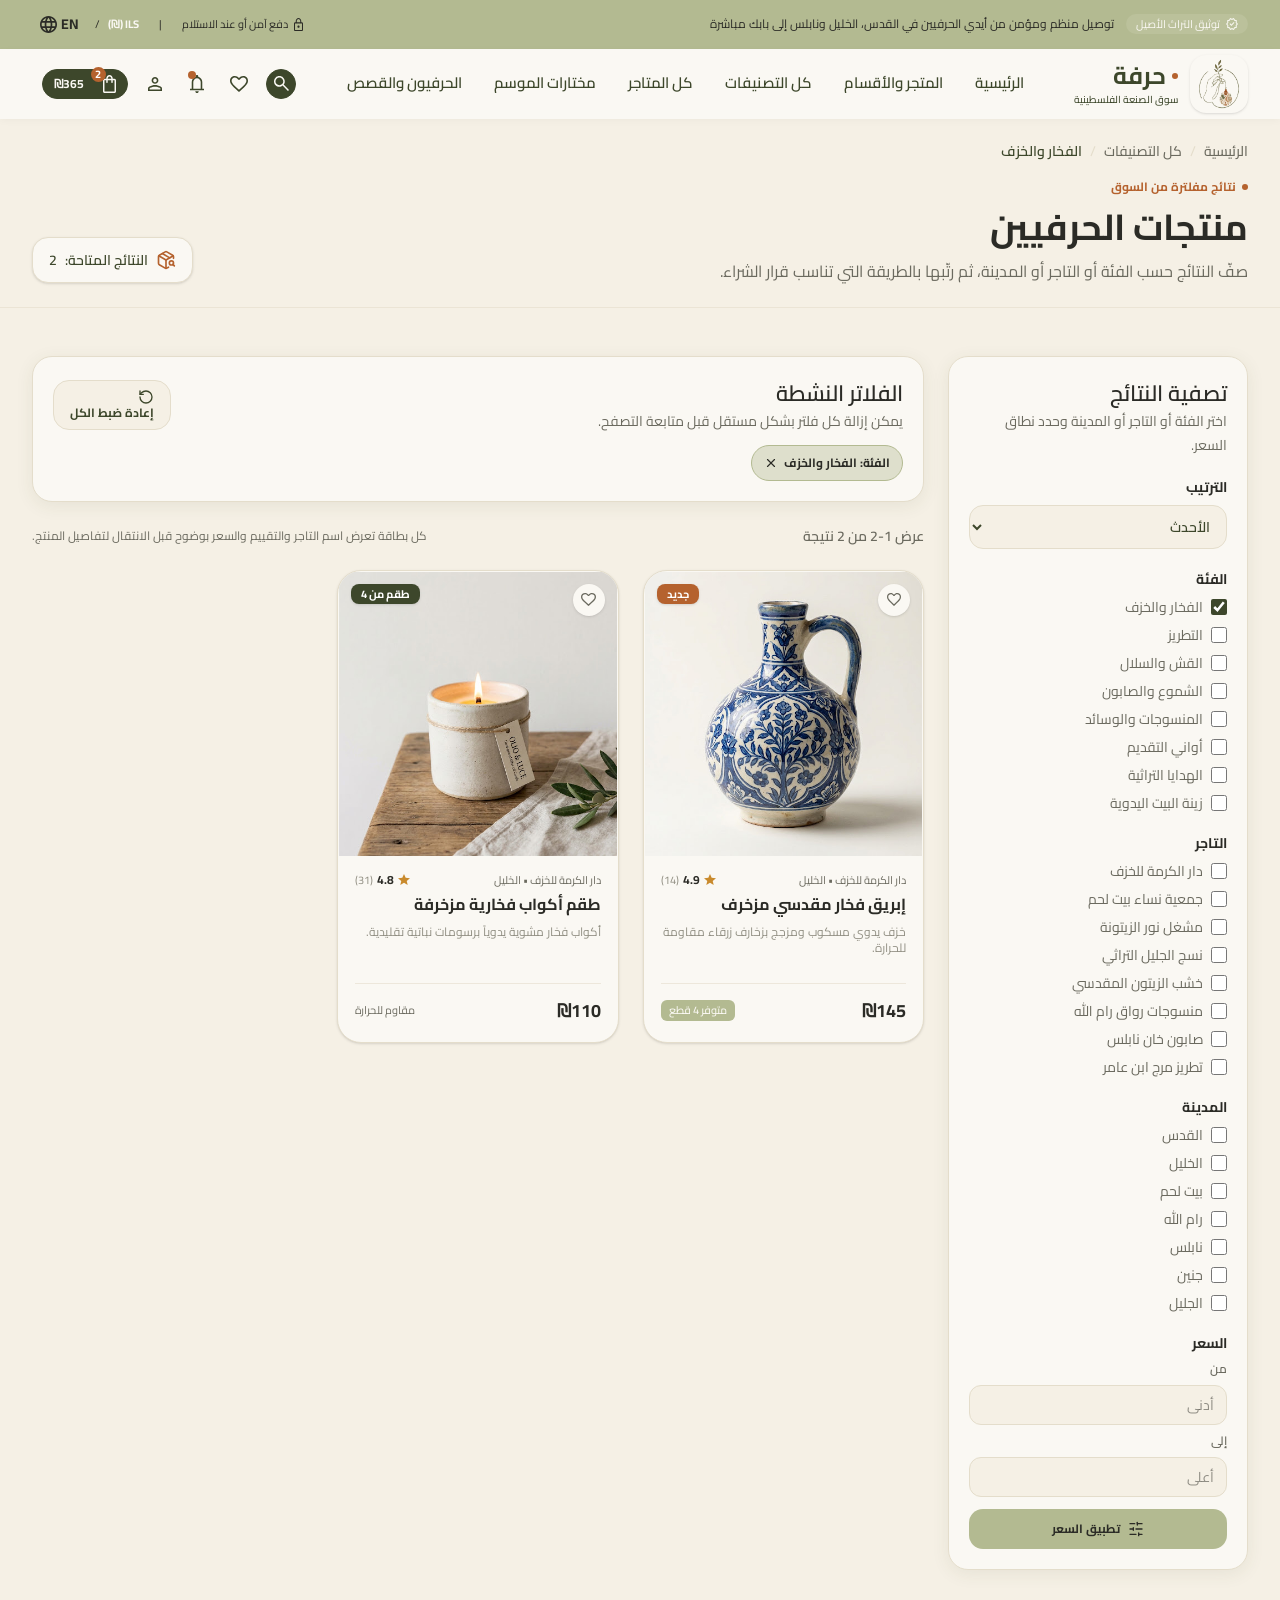
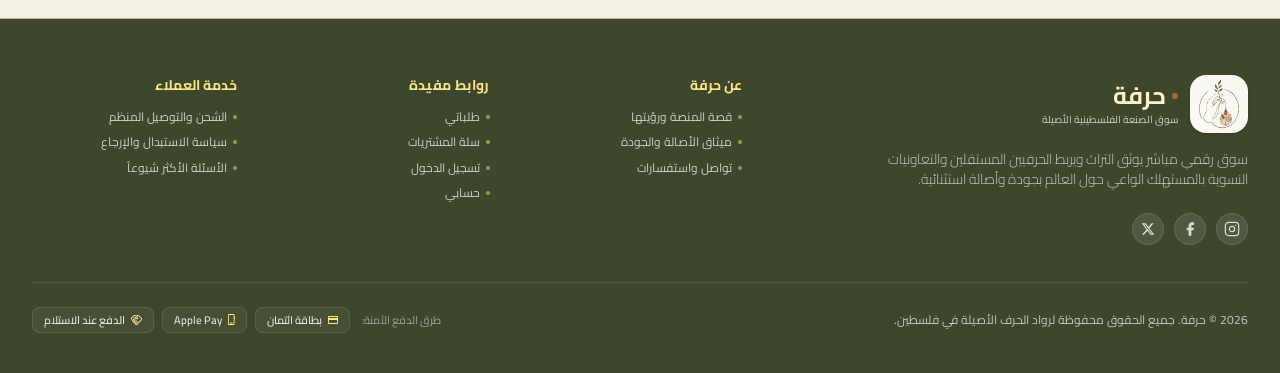
==== commit 8d0d1f2d: "Fix header nav and footer links across all pages Nav: removed the duplicate "التعاونيات والمشاغل" li" ====
--- a/browse.html
+++ b/browse.html
@@ -69,7 +69,6 @@
           <a href="vendors.html" class="py-1">كل المتاجر</a>
           <a href="index.html#season" class="py-1">مختارات الموسم</a>
           <a href="index.html#artisans" class="py-1">الحرفيون والقصص</a>
-          <a href="index.html#artisans" class="py-1">التعاونيات والمشاغل</a>
         </nav>
 
         <div class="flex h-[50px] shrink-0 items-center gap-3 p-[10px]">
@@ -77,8 +76,8 @@
             class="flex h-[30px] w-[30px] items-center justify-center overflow-hidden rounded-full border border-olive bg-olive p-px"
             aria-label="بحث"><img src="assets/imgs/mcp/header-search-exact.svg" alt=""
               class="h-[28.667px] w-[14.663px] max-w-none"></button>
-          <button class="flex h-[30px] w-[30px] items-center justify-center rounded-full" aria-label="الحساب"><img
-              src="assets/imgs/mcp/header-user.svg" alt="" class="h-[16.283px] w-[17.875px]"></button>
+          <a href="profile.html" class="flex h-[30px] w-[30px] items-center justify-center rounded-full" aria-label="الحساب"><img
+              src="assets/imgs/mcp/header-user.svg" alt="" class="h-[16.283px] w-[17.875px]"></a>
           <button class="relative flex h-[30px] w-[30px] items-center justify-center rounded-full"
             aria-label="الإشعارات"><img src="assets/imgs/mcp/header-bell.svg" alt=""
               class="h-[17.963px] w-[14.208px]"><span
@@ -117,8 +116,7 @@
       <nav class="grid gap-3 text-sm font-semibold">
         <a href="index.html">الرئيسية</a><a href="index.html#shop">المتجر والأقسام</a><a
           href="categories.html">كل التصنيفات</a><a href="vendors.html">كل المتاجر</a><a
-          href="index.html#season">مختارات الموسم</a><a href="index.html#artisans">الحرفيون والقصص</a><a
-          href="index.html#artisans">التعاونيات والمشاغل</a>
+          href="index.html#season">مختارات الموسم</a><a href="index.html#artisans">الحرفيون والقصص</a>
       </nav>
     </div>
   </header>
@@ -753,11 +751,16 @@
           </ul>
         </div>
         <div class="flex flex-col items-start gap-[14px] text-start">
-          <h3 class="w-full text-start text-sm font-bold leading-5 text-[#fde68a]">الحرفيون والمشاغل</h3>
+          <h3 class="w-full text-start text-sm font-bold leading-5 tracking-[.35px] text-[#fde68a]">روابط مفيدة</h3>
           <ul class="flex w-full flex-col gap-[9.5px] text-xs leading-4 text-white/75">
-            <li><a href="#" class="flex items-center justify-start gap-1.5"><i class="h-1 w-1 rounded-full bg-[#fde68a]/50"></i><span>انضم كحرفي مستقل</span></a></li>
-            <li><a href="#" class="flex items-center justify-start gap-1.5"><i class="h-1 w-1 rounded-full bg-[#fde68a]/50"></i><span>شروط ومعايير القبول</span></a></li>
-            <li><a href="#" class="flex items-center justify-start gap-1.5"><i class="h-1 w-1 rounded-full bg-[#fde68a]/50"></i><span>لوحة تحكم التاجر</span></a></li>
+            <li><a href="orders.html" class="flex items-center justify-start gap-1.5"><i
+                  class="h-1 w-1 rounded-full bg-[#fde68a]/50"></i><span>طلباتي</span></a></li>
+            <li><a href="cart.html" class="flex items-center justify-start gap-1.5"><i
+                  class="h-1 w-1 rounded-full bg-[#fde68a]/50"></i><span>سلة المشتريات</span></a></li>
+            <li><a href="login.html" class="flex items-center justify-start gap-1.5"><i
+                  class="h-1 w-1 rounded-full bg-[#fde68a]/50"></i><span>تسجيل الدخول</span></a></li>
+            <li><a href="profile.html" class="flex items-center justify-start gap-1.5"><i
+                  class="h-1 w-1 rounded-full bg-[#fde68a]/50"></i><span>حسابي</span></a></li>
           </ul>
         </div>
         <div class="flex flex-col items-start gap-[14px] text-start">
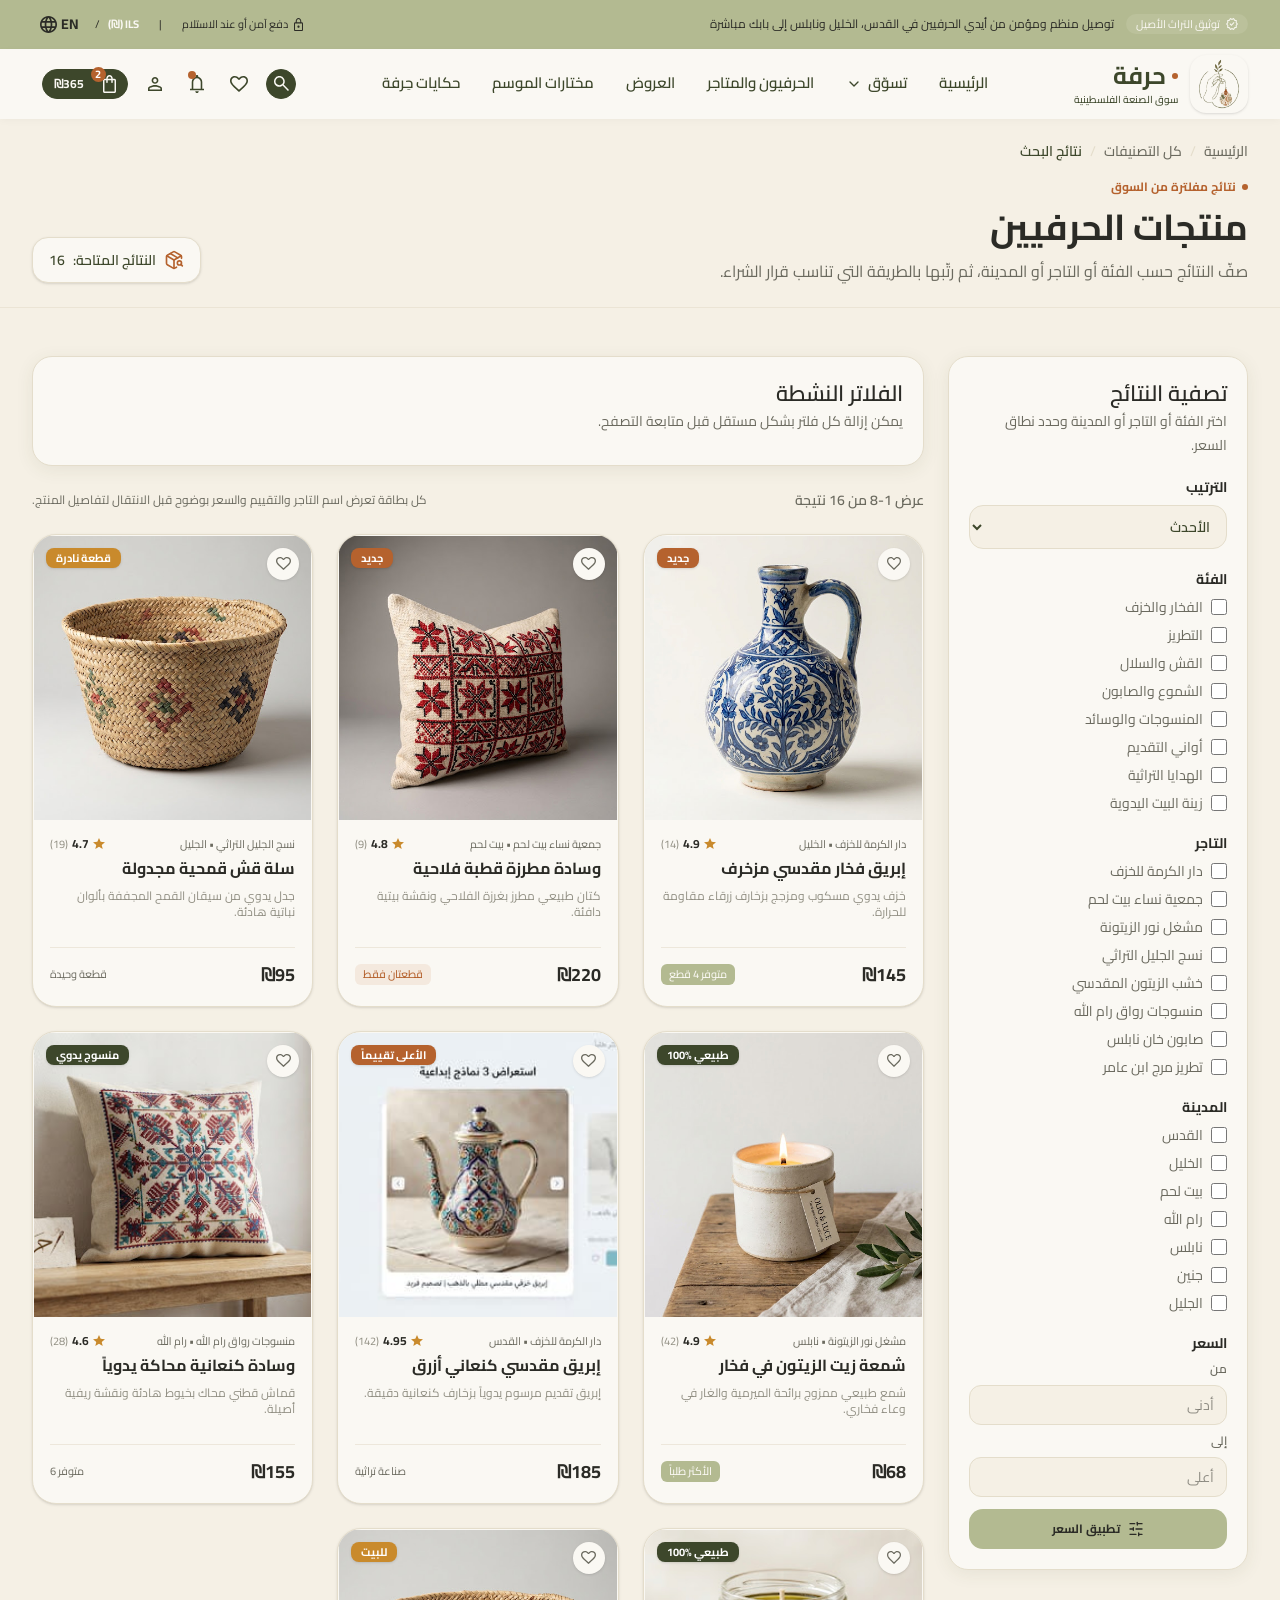
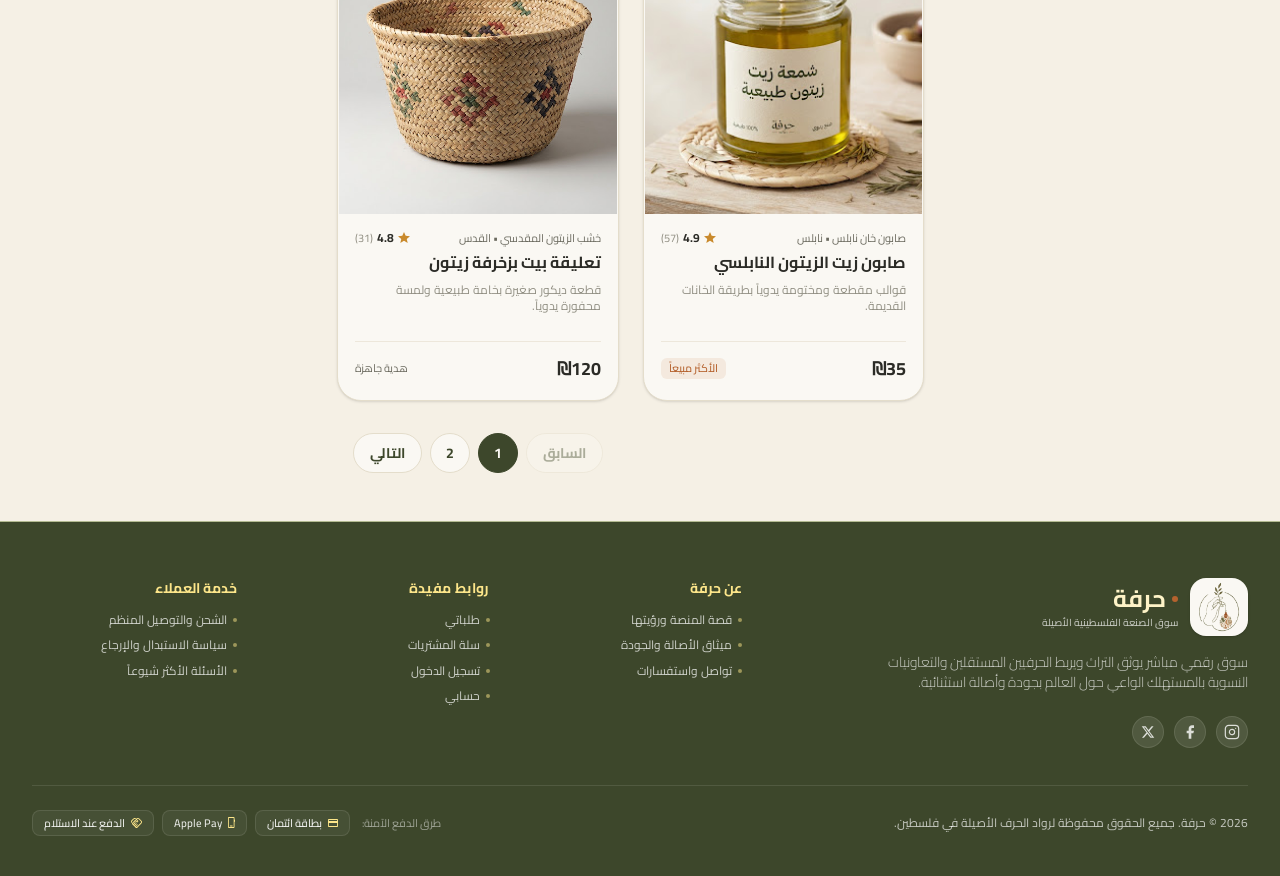
==== commit 79ac3cb6: "update" ====
--- a/browse.html
+++ b/browse.html
@@ -64,11 +64,25 @@
 
         <nav class="flex shrink-0 items-center gap-8 text-[15px] font-semibold leading-[22.5px] text-olive">
           <a href="index.html" class="py-1">الرئيسية</a>
-          <a href="index.html#shop" class="py-1">المتجر والأقسام</a>
-          <a href="categories.html" class="py-1">كل التصنيفات</a>
-          <a href="vendors.html" class="py-1">كل المتاجر</a>
+
+          <div class="nav-dropdown group relative py-1">
+            <button type="button" class="flex items-center gap-1.5" aria-haspopup="true" aria-expanded="false">
+              <span>تسوّق</span>
+              <i data-lucide="chevron-down" class="h-4 w-4 transition-transform duration-200 group-[.nav-dropdown-open]:rotate-180"></i>
+            </button>
+            <div
+              class="nav-dropdown-panel invisible absolute start-0 top-full z-40 mt-2 w-56 origin-top-start rounded-xl border border-line bg-surface p-2 opacity-0 shadow-soft transition-[opacity,transform] duration-150 [transform:scale(.97)] group-[.nav-dropdown-open]:visible group-[.nav-dropdown-open]:opacity-100 group-[.nav-dropdown-open]:[transform:scale(1)]">
+              <a href="browse.html" aria-current="page" class="block rounded-lg px-3 py-2 text-sm font-semibold text-copper hover:bg-canvas">حسب المنتج</a>
+              <a href="categories.html" class="block rounded-lg px-3 py-2 text-sm font-semibold text-ink hover:bg-canvas">حسب الحرفة</a>
+              <a href="browse.html?sort=newest#city" class="block rounded-lg px-3 py-2 text-sm font-semibold text-ink hover:bg-canvas">حسب المدينة</a>
+              <a href="browse.html?occasion=all" class="block rounded-lg px-3 py-2 text-sm font-semibold text-ink hover:bg-canvas">حسب المناسبة</a>
+            </div>
+          </div>
+
+          <a href="vendors.html" class="py-1">الحرفيون والمتاجر</a>
+          <a href="browse.html?sale=1" class="py-1">العروض</a>
           <a href="index.html#season" class="py-1">مختارات الموسم</a>
-          <a href="index.html#artisans" class="py-1">الحرفيون والقصص</a>
+          <a href="index.html#artisans" class="py-1">حكايات حِرفة</a>
         </nav>
 
         <div class="flex h-[50px] shrink-0 items-center gap-3 p-[10px]">
@@ -113,10 +127,27 @@
     </div>
 
     <div id="mobileMenu" class="hidden border-t border-line bg-surface px-5 py-4 lg:hidden">
-      <nav class="grid gap-3 text-sm font-semibold">
-        <a href="index.html">الرئيسية</a><a href="index.html#shop">المتجر والأقسام</a><a
-          href="categories.html">كل التصنيفات</a><a href="vendors.html">كل المتاجر</a><a
-          href="index.html#season">مختارات الموسم</a><a href="index.html#artisans">الحرفيون والقصص</a>
+      <nav class="grid gap-1 text-sm font-semibold">
+        <a href="index.html" class="py-2">الرئيسية</a>
+
+        <div class="mobile-nav-dropdown">
+          <button type="button" class="mobile-nav-dropdown-toggle flex w-full items-center justify-between py-2"
+            aria-expanded="false">
+            <span>تسوّق</span>
+            <i data-lucide="chevron-down" class="h-4 w-4 transition-transform duration-200"></i>
+          </button>
+          <div class="mobile-nav-dropdown-panel hidden ps-4">
+            <a href="browse.html" aria-current="page" class="block py-2 font-bold text-copper">حسب المنتج</a>
+            <a href="categories.html" class="block py-2 text-muted">حسب الحرفة</a>
+            <a href="browse.html?sort=newest#city" class="block py-2 text-muted">حسب المدينة</a>
+            <a href="browse.html?occasion=all" class="block py-2 text-muted">حسب المناسبة</a>
+          </div>
+        </div>
+
+        <a href="vendors.html" class="py-2">الحرفيون والمتاجر</a>
+        <a href="browse.html?sale=1" class="py-2">العروض</a>
+        <a href="index.html#season" class="py-2">مختارات الموسم</a>
+        <a href="index.html#artisans" class="py-2">حكايات حِرفة</a>
       </nav>
     </div>
   </header>
@@ -195,7 +226,7 @@
               <fieldset class="min-w-0">
                 <legend class="pb-2 text-start text-sm font-bold text-ink">الفئة</legend>
                 <div class="grid gap-2 text-sm text-muted">
-                  <label class="flex items-center gap-2"><input id="categoryPottery" name="category" value="pottery" type="checkbox" checked
+                  <label class="flex items-center gap-2"><input id="categoryPottery" name="category" value="pottery" type="checkbox"
                       class="h-4 w-4 accent-olive"><span>الفخار والخزف</span></label>
                   <label class="flex items-center gap-2"><input id="categoryEmbroidery" name="category" value="embroidery" type="checkbox"
                       class="h-4 w-4 accent-olive"><span>التطريز</span></label>
@@ -320,7 +351,7 @@
               <div class="flex items-center justify-between gap-2 pb-1 text-[11px] leading-4 text-muted"><span>دار الكرمة للخزف • الخليل</span><span
                   class="flex items-center gap-1"><img src="assets/imgs/mcp/arrival-star.svg" alt="" class="h-[11px] w-3"><bdi
                     class="text-xs font-bold text-ink">4.9</bdi><bdi class="text-[#918f83]">(14)</bdi></span></div>
-              <h3 class="pb-2 text-start text-base font-bold leading-6 text-ink">إبريق فخار مقدسي مزخرف</h3>
+              <a href="product.html"><h3 class="pb-2 text-start text-base font-bold leading-6 text-ink">إبريق فخار مقدسي مزخرف</h3></a>
               <p class="pb-3 text-start text-xs leading-4 text-[#918f83]">خزف يدوي مسكوب ومزجج بزخارف زرقاء مقاومة للحرارة.</p>
               <div class="mt-auto flex items-center justify-between gap-3 border-t border-line/60 pt-[13px]"><bdi
                   class="text-lg font-bold leading-7 text-ink">₪145</bdi><span
@@ -344,7 +375,7 @@
               <div class="flex items-center justify-between gap-2 pb-1 text-[11px] leading-4 text-muted"><span>جمعية نساء بيت لحم • بيت لحم</span><span
                   class="flex items-center gap-1"><img src="assets/imgs/mcp/arrival-star.svg" alt="" class="h-[11px] w-3"><bdi
                     class="text-xs font-bold text-ink">4.8</bdi><bdi class="text-[#918f83]">(9)</bdi></span></div>
-              <h3 class="pb-2 text-start text-base font-bold leading-6 text-ink">وسادة مطرزة قطبة فلاحية</h3>
+              <a href="product.html"><h3 class="pb-2 text-start text-base font-bold leading-6 text-ink">وسادة مطرزة قطبة فلاحية</h3></a>
               <p class="pb-3 text-start text-xs leading-4 text-[#918f83]">كتان طبيعي مطرز بغرزة الفلاحي ونقشة بيتية دافئة.</p>
               <div class="mt-auto flex items-center justify-between gap-3 border-t border-line/60 pt-[13px]"><bdi
                   class="text-lg font-bold leading-7 text-ink">₪220</bdi><span
@@ -368,7 +399,7 @@
               <div class="flex items-center justify-between gap-2 pb-1 text-[11px] leading-4 text-muted"><span>نسج الجليل التراثي • الجليل</span><span
                   class="flex items-center gap-1"><img src="assets/imgs/mcp/arrival-star.svg" alt="" class="h-[11px] w-3"><bdi
                     class="text-xs font-bold text-ink">4.7</bdi><bdi class="text-[#918f83]">(19)</bdi></span></div>
-              <h3 class="pb-2 text-start text-base font-bold leading-6 text-ink">سلة قش قمحية مجدولة</h3>
+              <a href="product.html"><h3 class="pb-2 text-start text-base font-bold leading-6 text-ink">سلة قش قمحية مجدولة</h3></a>
               <p class="pb-3 text-start text-xs leading-4 text-[#918f83]">جدل يدوي من سيقان القمح المجففة بألوان نباتية هادئة.</p>
               <div class="mt-auto flex items-center justify-between gap-3 border-t border-line/60 pt-[13px]"><bdi
                   class="text-lg font-bold leading-7 text-ink">₪95</bdi><span class="text-[11px] leading-[16.5px] text-muted">قطعة وحيدة</span></div>
@@ -391,7 +422,7 @@
               <div class="flex items-center justify-between gap-2 pb-1 text-[11px] leading-4 text-muted"><span>مشغل نور الزيتونة • نابلس</span><span
                   class="flex items-center gap-1"><img src="assets/imgs/mcp/arrival-star.svg" alt="" class="h-[11px] w-3"><bdi
                     class="text-xs font-bold text-ink">4.9</bdi><bdi class="text-[#918f83]">(42)</bdi></span></div>
-              <h3 class="pb-2 text-start text-base font-bold leading-6 text-ink">شمعة زيت الزيتون في فخار</h3>
+              <a href="product.html"><h3 class="pb-2 text-start text-base font-bold leading-6 text-ink">شمعة زيت الزيتون في فخار</h3></a>
               <p class="pb-3 text-start text-xs leading-4 text-[#918f83]">شمع طبيعي ممزوج برائحة الميرمية والغار في وعاء فخاري.</p>
               <div class="mt-auto flex items-center justify-between gap-3 border-t border-line/60 pt-[13px]"><bdi
                   class="text-lg font-bold leading-7 text-ink">₪68</bdi><span
@@ -415,7 +446,7 @@
               <div class="flex items-center justify-between gap-2 pb-1 text-[11px] leading-4 text-muted"><span>دار الكرمة للخزف • القدس</span><span
                   class="flex items-center gap-1"><img src="assets/imgs/mcp/arrival-star.svg" alt="" class="h-[11px] w-3"><bdi
                     class="text-xs font-bold text-ink">4.95</bdi><bdi class="text-[#918f83]">(142)</bdi></span></div>
-              <h3 class="pb-2 text-start text-base font-bold leading-6 text-ink">إبريق مقدسي كنعاني أزرق</h3>
+              <a href="product.html"><h3 class="pb-2 text-start text-base font-bold leading-6 text-ink">إبريق مقدسي كنعاني أزرق</h3></a>
               <p class="pb-3 text-start text-xs leading-4 text-[#918f83]">إبريق تقديم مرسوم يدوياً بزخارف كنعانية دقيقة.</p>
               <div class="mt-auto flex items-center justify-between gap-3 border-t border-line/60 pt-[13px]"><bdi
                   class="text-lg font-bold leading-7 text-ink">₪185</bdi><span class="text-[11px] leading-[16.5px] text-muted">صناعة تراثية</span></div>
@@ -438,7 +469,7 @@
               <div class="flex items-center justify-between gap-2 pb-1 text-[11px] leading-4 text-muted"><span>منسوجات رواق رام الله • رام الله</span><span
                   class="flex items-center gap-1"><img src="assets/imgs/mcp/arrival-star.svg" alt="" class="h-[11px] w-3"><bdi
                     class="text-xs font-bold text-ink">4.6</bdi><bdi class="text-[#918f83]">(28)</bdi></span></div>
-              <h3 class="pb-2 text-start text-base font-bold leading-6 text-ink">وسادة كنعانية محاكة يدوياً</h3>
+              <a href="product.html"><h3 class="pb-2 text-start text-base font-bold leading-6 text-ink">وسادة كنعانية محاكة يدوياً</h3></a>
               <p class="pb-3 text-start text-xs leading-4 text-[#918f83]">قماش قطني محاك بخيوط هادئة ونقشة ريفية أصيلة.</p>
               <div class="mt-auto flex items-center justify-between gap-3 border-t border-line/60 pt-[13px]"><bdi
                   class="text-lg font-bold leading-7 text-ink">₪155</bdi><span class="text-[11px] leading-[16.5px] text-muted">متوفر <bdi>6</bdi></span></div>
@@ -461,7 +492,7 @@
               <div class="flex items-center justify-between gap-2 pb-1 text-[11px] leading-4 text-muted"><span>صابون خان نابلس • نابلس</span><span
                   class="flex items-center gap-1"><img src="assets/imgs/mcp/arrival-star.svg" alt="" class="h-[11px] w-3"><bdi
                     class="text-xs font-bold text-ink">4.9</bdi><bdi class="text-[#918f83]">(57)</bdi></span></div>
-              <h3 class="pb-2 text-start text-base font-bold leading-6 text-ink">صابون زيت الزيتون النابلسي</h3>
+              <a href="product.html"><h3 class="pb-2 text-start text-base font-bold leading-6 text-ink">صابون زيت الزيتون النابلسي</h3></a>
               <p class="pb-3 text-start text-xs leading-4 text-[#918f83]">قوالب مقطعة ومختومة يدوياً بطريقة الخانات القديمة.</p>
               <div class="mt-auto flex items-center justify-between gap-3 border-t border-line/60 pt-[13px]"><bdi
                   class="text-lg font-bold leading-7 text-ink">₪35</bdi><span
@@ -485,7 +516,7 @@
               <div class="flex items-center justify-between gap-2 pb-1 text-[11px] leading-4 text-muted"><span>خشب الزيتون المقدسي • القدس</span><span
                   class="flex items-center gap-1"><img src="assets/imgs/mcp/arrival-star.svg" alt="" class="h-[11px] w-3"><bdi
                     class="text-xs font-bold text-ink">4.8</bdi><bdi class="text-[#918f83]">(31)</bdi></span></div>
-              <h3 class="pb-2 text-start text-base font-bold leading-6 text-ink">تعليقة بيت بزخرفة زيتون</h3>
+              <a href="product.html"><h3 class="pb-2 text-start text-base font-bold leading-6 text-ink">تعليقة بيت بزخرفة زيتون</h3></a>
               <p class="pb-3 text-start text-xs leading-4 text-[#918f83]">قطعة ديكور صغيرة بخامة طبيعية ولمسة محفورة يدوياً.</p>
               <div class="mt-auto flex items-center justify-between gap-3 border-t border-line/60 pt-[13px]"><bdi
                   class="text-lg font-bold leading-7 text-ink">₪120</bdi><span class="text-[11px] leading-[16.5px] text-muted">هدية جاهزة</span></div>
@@ -508,7 +539,7 @@
               <div class="flex items-center justify-between gap-2 pb-1 text-[11px] leading-4 text-muted"><span>تطريز مرج ابن عامر • جنين</span><span
                   class="flex items-center gap-1"><img src="assets/imgs/mcp/arrival-star.svg" alt="" class="h-[11px] w-3"><bdi
                     class="text-xs font-bold text-ink">4.7</bdi><bdi class="text-[#918f83]">(16)</bdi></span></div>
-              <h3 class="pb-2 text-start text-base font-bold leading-6 text-ink">مجموعة هدية مطرزة</h3>
+              <a href="product.html"><h3 class="pb-2 text-start text-base font-bold leading-6 text-ink">مجموعة هدية مطرزة</h3></a>
               <p class="pb-3 text-start text-xs leading-4 text-[#918f83]">قطعة مطرزة مع بطاقة قصة وتغليف تراثي بسيط.</p>
               <div class="mt-auto flex items-center justify-between gap-3 border-t border-line/60 pt-[13px]"><bdi
                   class="text-lg font-bold leading-7 text-ink">₪175</bdi><span class="text-[11px] leading-[16.5px] text-muted">تغليف مشمول</span></div>
@@ -531,7 +562,7 @@
               <div class="flex items-center justify-between gap-2 pb-1 text-[11px] leading-4 text-muted"><span>دار الكرمة للخزف • الخليل</span><span
                   class="flex items-center gap-1"><img src="assets/imgs/mcp/arrival-star.svg" alt="" class="h-[11px] w-3"><bdi
                     class="text-xs font-bold text-ink">4.8</bdi><bdi class="text-[#918f83]">(31)</bdi></span></div>
-              <h3 class="pb-2 text-start text-base font-bold leading-6 text-ink">طقم أكواب فخارية مزخرفة</h3>
+              <a href="product.html"><h3 class="pb-2 text-start text-base font-bold leading-6 text-ink">طقم أكواب فخارية مزخرفة</h3></a>
               <p class="pb-3 text-start text-xs leading-4 text-[#918f83]">أكواب فخار مشوية يدوياً برسومات نباتية تقليدية.</p>
               <div class="mt-auto flex items-center justify-between gap-3 border-t border-line/60 pt-[13px]"><bdi
                   class="text-lg font-bold leading-7 text-ink">₪110</bdi><span class="text-[11px] leading-[16.5px] text-muted">مقاوم للحرارة</span></div>
@@ -554,7 +585,7 @@
               <div class="flex items-center justify-between gap-2 pb-1 text-[11px] leading-4 text-muted"><span>نسج الجليل التراثي • الخليل</span><span
                   class="flex items-center gap-1"><img src="assets/imgs/mcp/arrival-star.svg" alt="" class="h-[11px] w-3"><bdi
                     class="text-xs font-bold text-ink">4.7</bdi><bdi class="text-[#918f83]">(22)</bdi></span></div>
-              <h3 class="pb-2 text-start text-base font-bold leading-6 text-ink">سلة قش دائرية بنقوش ملونة</h3>
+              <a href="product.html"><h3 class="pb-2 text-start text-base font-bold leading-6 text-ink">سلة قش دائرية بنقوش ملونة</h3></a>
               <p class="pb-3 text-start text-xs leading-4 text-[#918f83]">سعف طبيعي مصبوغ بألوان صديقة للبيئة وجدلة محكمة.</p>
               <div class="mt-auto flex items-center justify-between gap-3 border-t border-line/60 pt-[13px]"><bdi
                   class="text-lg font-bold leading-7 text-ink">₪85</bdi><span
@@ -578,7 +609,7 @@
               <div class="flex items-center justify-between gap-2 pb-1 text-[11px] leading-4 text-muted"><span>تطريز مرج ابن عامر • جنين</span><span
                   class="flex items-center gap-1"><img src="assets/imgs/mcp/arrival-star.svg" alt="" class="h-[11px] w-3"><bdi
                     class="text-xs font-bold text-ink">4.65</bdi><bdi class="text-[#918f83]">(12)</bdi></span></div>
-              <h3 class="pb-2 text-start text-base font-bold leading-6 text-ink">حقيبة مطرزة من مرج ابن عامر</h3>
+              <a href="product.html"><h3 class="pb-2 text-start text-base font-bold leading-6 text-ink">حقيبة مطرزة من مرج ابن عامر</h3></a>
               <p class="pb-3 text-start text-xs leading-4 text-[#918f83]">حقيبة قماشية بنقشة ريفية وخياطة خفيفة للاستخدام اليومي.</p>
               <div class="mt-auto flex items-center justify-between gap-3 border-t border-line/60 pt-[13px]"><bdi
                   class="text-lg font-bold leading-7 text-ink">₪140</bdi><span class="text-[11px] leading-[16.5px] text-muted">قماش كتان</span></div>
@@ -601,7 +632,7 @@
               <div class="flex items-center justify-between gap-2 pb-1 text-[11px] leading-4 text-muted"><span>جمعية نساء بيت لحم • بيت لحم</span><span
                   class="flex items-center gap-1"><img src="assets/imgs/mcp/arrival-star.svg" alt="" class="h-[11px] w-3"><bdi
                     class="text-xs font-bold text-ink">4.85</bdi><bdi class="text-[#918f83]">(24)</bdi></span></div>
-              <h3 class="pb-2 text-start text-base font-bold leading-6 text-ink">مفرش مطرز من بيت لحم</h3>
+              <a href="product.html"><h3 class="pb-2 text-start text-base font-bold leading-6 text-ink">مفرش مطرز من بيت لحم</h3></a>
               <p class="pb-3 text-start text-xs leading-4 text-[#918f83]">مفرش قطن طبيعي بتطريز هادئ وحواف منتهية يدوياً.</p>
               <div class="mt-auto flex items-center justify-between gap-3 border-t border-line/60 pt-[13px]"><bdi
                   class="text-lg font-bold leading-7 text-ink">₪210</bdi><span class="text-[11px] leading-[16.5px] text-muted">قطعة بيتية</span></div>
@@ -624,7 +655,7 @@
               <div class="flex items-center justify-between gap-2 pb-1 text-[11px] leading-4 text-muted"><span>مشغل نور الزيتونة • جنين</span><span
                   class="flex items-center gap-1"><img src="assets/imgs/mcp/arrival-star.svg" alt="" class="h-[11px] w-3"><bdi
                     class="text-xs font-bold text-ink">4.55</bdi><bdi class="text-[#918f83]">(18)</bdi></span></div>
-              <h3 class="pb-2 text-start text-base font-bold leading-6 text-ink">شموع زيت زيتون صغيرة</h3>
+              <a href="product.html"><h3 class="pb-2 text-start text-base font-bold leading-6 text-ink">شموع زيت زيتون صغيرة</h3></a>
               <p class="pb-3 text-start text-xs leading-4 text-[#918f83]">ثلاث شمعات بروائح هادئة للحجرات الصغيرة والهدايا.</p>
               <div class="mt-auto flex items-center justify-between gap-3 border-t border-line/60 pt-[13px]"><bdi
                   class="text-lg font-bold leading-7 text-ink">₪60</bdi><span class="text-[11px] leading-[16.5px] text-muted">طقم من <bdi>3</bdi></span></div>
@@ -647,7 +678,7 @@
               <div class="flex items-center justify-between gap-2 pb-1 text-[11px] leading-4 text-muted"><span>دار الكرمة للخزف • الخليل</span><span
                   class="flex items-center gap-1"><img src="assets/imgs/mcp/arrival-star.svg" alt="" class="h-[11px] w-3"><bdi
                     class="text-xs font-bold text-ink">4.75</bdi><bdi class="text-[#918f83]">(37)</bdi></span></div>
-              <h3 class="pb-2 text-start text-base font-bold leading-6 text-ink">طبق تقديم خزفي أزرق</h3>
+              <a href="product.html"><h3 class="pb-2 text-start text-base font-bold leading-6 text-ink">طبق تقديم خزفي أزرق</h3></a>
               <p class="pb-3 text-start text-xs leading-4 text-[#918f83]">طبق تقديم متوسط بطلاء أزرق وتفاصيل نباتية مرسومة.</p>
               <div class="mt-auto flex items-center justify-between gap-3 border-t border-line/60 pt-[13px]"><bdi
                   class="text-lg font-bold leading-7 text-ink">₪135</bdi><span class="text-[11px] leading-[16.5px] text-muted">مناسب للهدايا</span></div>
@@ -670,7 +701,7 @@
               <div class="flex items-center justify-between gap-2 pb-1 text-[11px] leading-4 text-muted"><span>منسوجات رواق رام الله • رام الله</span><span
                   class="flex items-center gap-1"><img src="assets/imgs/mcp/arrival-star.svg" alt="" class="h-[11px] w-3"><bdi
                     class="text-xs font-bold text-ink">4.45</bdi><bdi class="text-[#918f83]">(11)</bdi></span></div>
-              <h3 class="pb-2 text-start text-base font-bold leading-6 text-ink">سلة جدارية صغيرة</h3>
+              <a href="product.html"><h3 class="pb-2 text-start text-base font-bold leading-6 text-ink">سلة جدارية صغيرة</h3></a>
               <p class="pb-3 text-start text-xs leading-4 text-[#918f83]">قطعة زينة بسيطة من قش مصبوغ تناسب المداخل والرفوف.</p>
               <div class="mt-auto flex items-center justify-between gap-3 border-t border-line/60 pt-[13px]"><bdi
                   class="text-lg font-bold leading-7 text-ink">₪75</bdi><span class="text-[11px] leading-[16.5px] text-muted">متوفر <bdi>8</bdi></span></div>
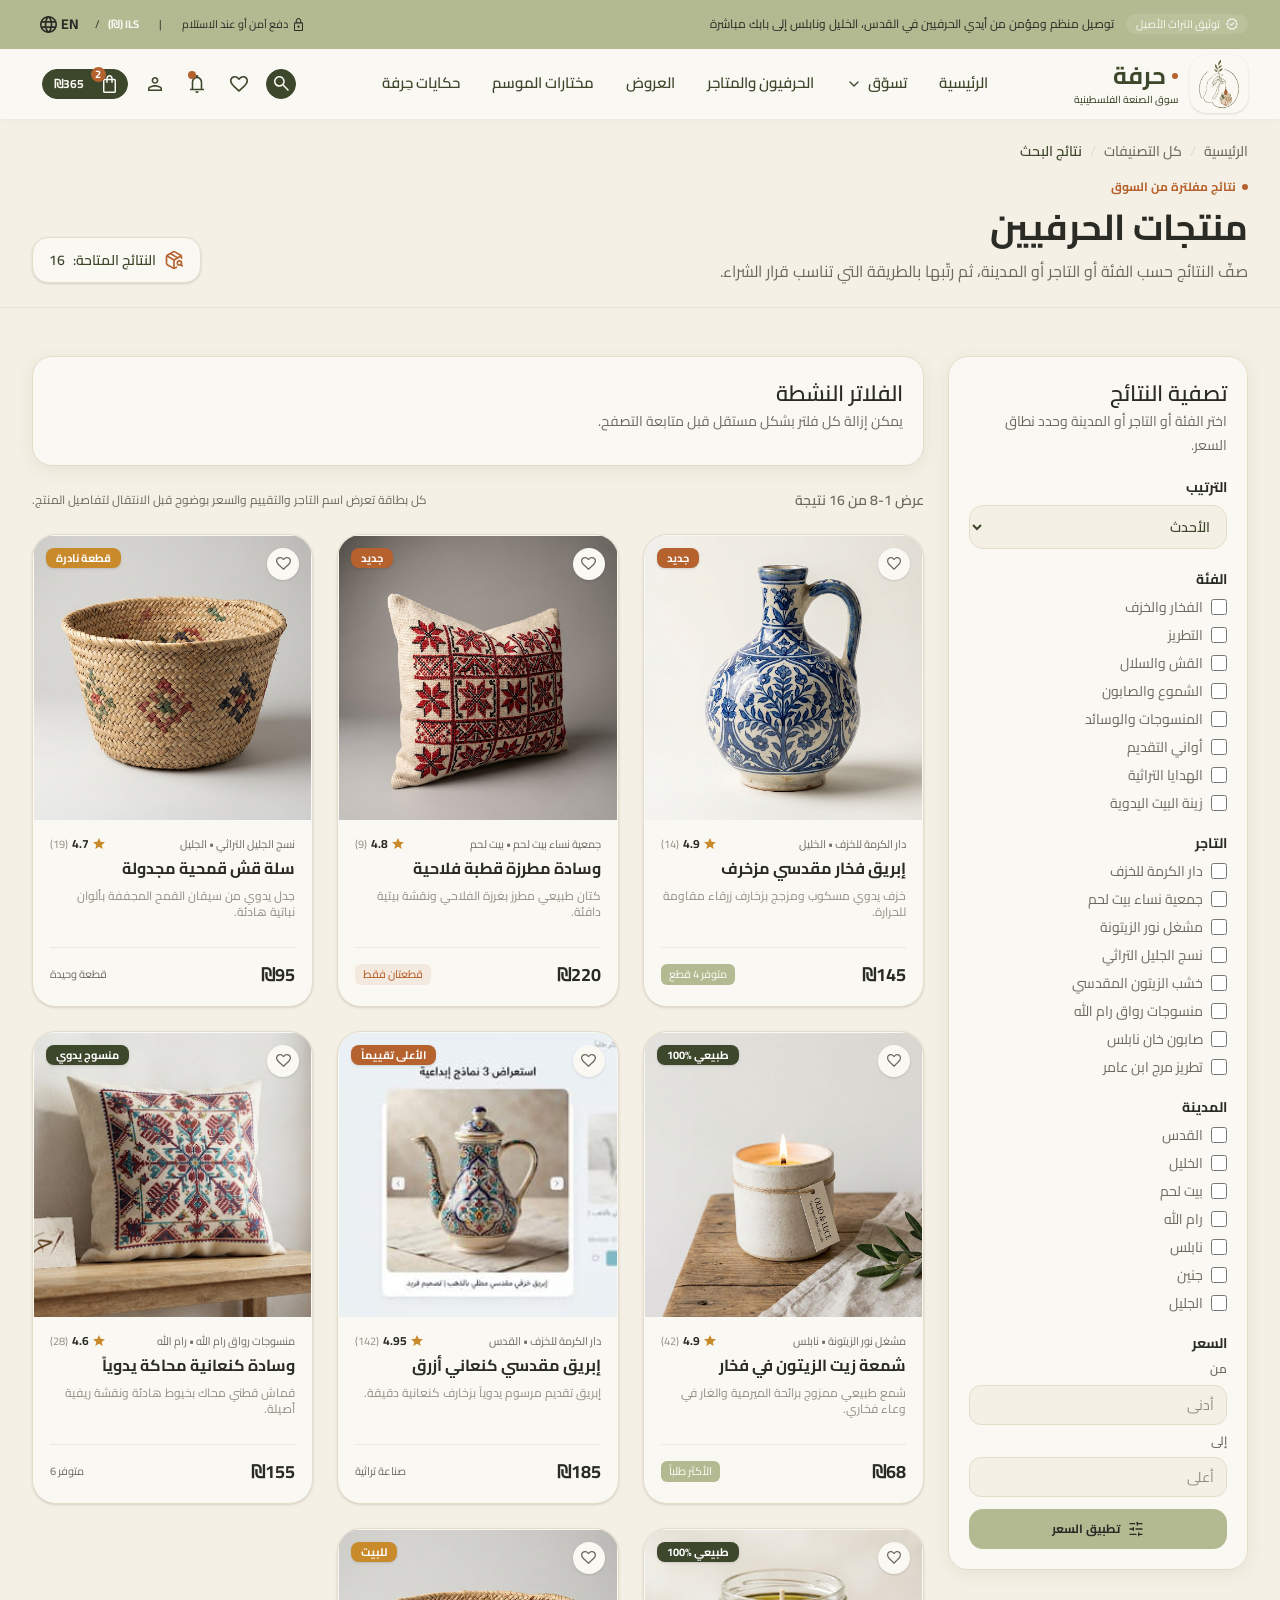
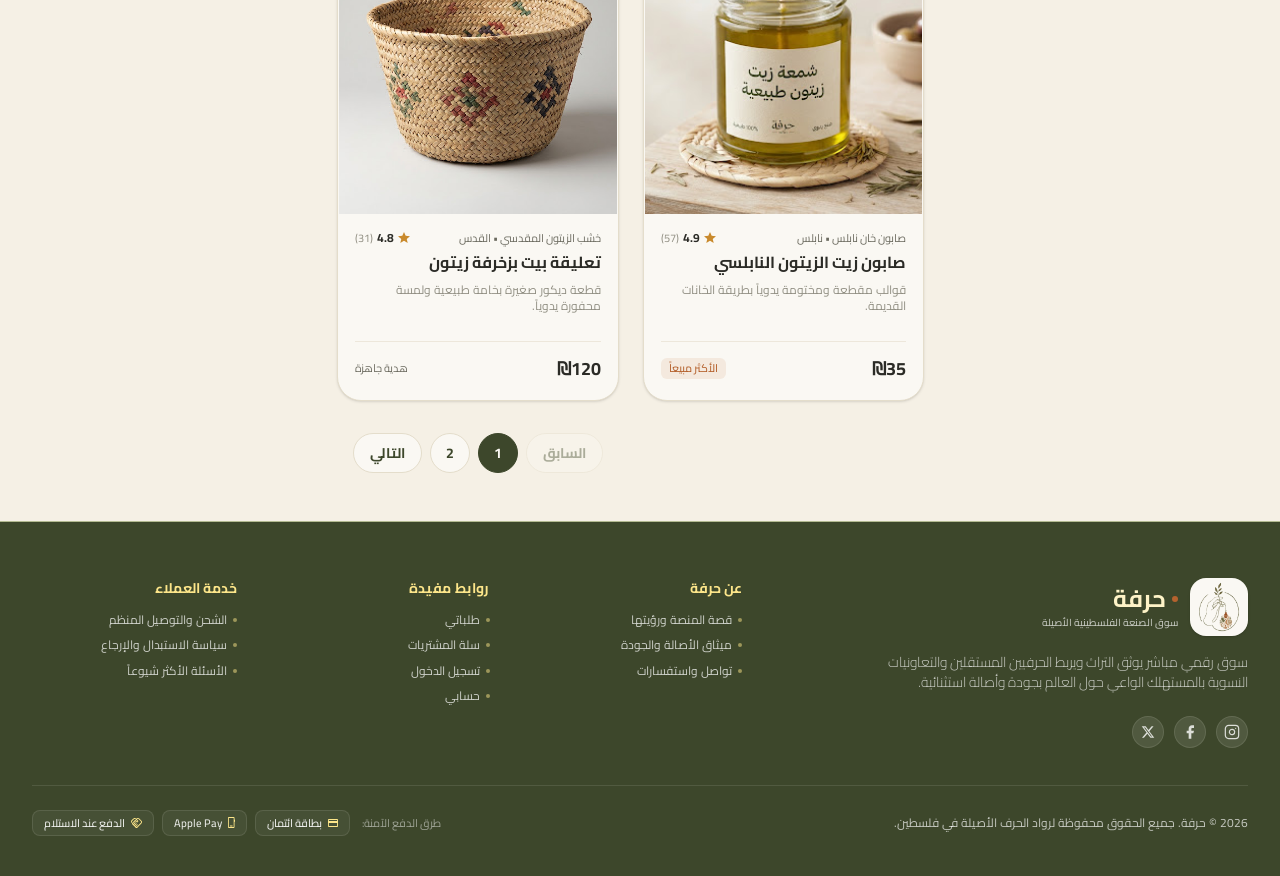
==== commit 988f8e2b: "Replace shopping dropdown with hover-driven mega-menu across all pages Swap the click-triggered "تسو" ====
--- a/browse.html
+++ b/browse.html
@@ -65,17 +65,238 @@
         <nav class="flex shrink-0 items-center gap-8 text-[15px] font-semibold leading-[22.5px] text-olive">
           <a href="index.html" class="py-1">الرئيسية</a>
 
-          <div class="nav-dropdown group relative py-1">
+          <div class="mega-menu group relative py-1">
             <button type="button" class="flex items-center gap-1.5" aria-haspopup="true" aria-expanded="false">
               <span>تسوّق</span>
-              <i data-lucide="chevron-down" class="h-4 w-4 transition-transform duration-200 group-[.nav-dropdown-open]:rotate-180"></i>
+              <i data-lucide="chevron-down" class="h-4 w-4 transition-transform duration-200 group-[.mega-menu-open]:rotate-180"></i>
             </button>
             <div
-              class="nav-dropdown-panel invisible absolute start-0 top-full z-40 mt-2 w-56 origin-top-start rounded-xl border border-line bg-surface p-2 opacity-0 shadow-soft transition-[opacity,transform] duration-150 [transform:scale(.97)] group-[.nav-dropdown-open]:visible group-[.nav-dropdown-open]:opacity-100 group-[.nav-dropdown-open]:[transform:scale(1)]">
-              <a href="browse.html" aria-current="page" class="block rounded-lg px-3 py-2 text-sm font-semibold text-copper hover:bg-canvas">حسب المنتج</a>
-              <a href="categories.html" class="block rounded-lg px-3 py-2 text-sm font-semibold text-ink hover:bg-canvas">حسب الحرفة</a>
-              <a href="browse.html?sort=newest#city" class="block rounded-lg px-3 py-2 text-sm font-semibold text-ink hover:bg-canvas">حسب المدينة</a>
-              <a href="browse.html?occasion=all" class="block rounded-lg px-3 py-2 text-sm font-semibold text-ink hover:bg-canvas">حسب المناسبة</a>
+              class="mega-menu-panel invisible absolute start-0 top-full z-40 mt-2 flex w-[720px] origin-top-start overflow-hidden rounded-2xl border border-line bg-surface opacity-0 shadow-soft transition-[opacity,transform] duration-150 [transform:scale(.97)] group-[.mega-menu-open]:visible group-[.mega-menu-open]:opacity-100 group-[.mega-menu-open]:[transform:scale(1)]">
+
+              <ul class="w-56 shrink-0 border-e border-line bg-canvas/60 p-2">
+                <li>
+                  <a href="browse.html?category=pottery" data-mega-category="pottery"
+                    class="mega-category-trigger group/item flex items-center justify-between rounded-xl px-3 py-3 text-sm font-semibold text-ink [&.mega-category-active]:bg-surface [&.mega-category-active]:text-copper">
+                    <span class="flex items-center gap-2.5">
+                      <img src="assets/imgs/mcp/category-ceramics.png" alt="" class="h-8 w-8 shrink-0 rounded-lg object-cover">
+                      الفخار والخزف
+                    </span>
+                    <i data-lucide="chevron-left" class="h-4 w-4 shrink-0 text-muted"></i>
+                  </a>
+                </li>
+                <li>
+                  <a href="browse.html?category=embroidery" data-mega-category="embroidery"
+                    class="mega-category-trigger group/item flex items-center justify-between rounded-xl px-3 py-3 text-sm font-semibold text-ink [&.mega-category-active]:bg-surface [&.mega-category-active]:text-copper">
+                    <span class="flex items-center gap-2.5">
+                      <img src="assets/imgs/mcp/category-embroidery.png" alt="" class="h-8 w-8 shrink-0 rounded-lg object-cover">
+                      التطريز الفلسطيني
+                    </span>
+                    <i data-lucide="chevron-left" class="h-4 w-4 shrink-0 text-muted"></i>
+                  </a>
+                </li>
+                <li>
+                  <a href="browse.html?category=baskets" data-mega-category="baskets"
+                    class="mega-category-trigger group/item flex items-center justify-between rounded-xl px-3 py-3 text-sm font-semibold text-ink [&.mega-category-active]:bg-surface [&.mega-category-active]:text-copper">
+                    <span class="flex items-center gap-2.5">
+                      <img src="assets/imgs/mcp/category-basket.png" alt="" class="h-8 w-8 shrink-0 rounded-lg object-cover">
+                      السلال والقش
+                    </span>
+                    <i data-lucide="chevron-left" class="h-4 w-4 shrink-0 text-muted"></i>
+                  </a>
+                </li>
+                <li>
+                  <a href="browse.html?category=candles-soaps" data-mega-category="candles-soaps"
+                    class="mega-category-trigger group/item flex items-center justify-between rounded-xl px-3 py-3 text-sm font-semibold text-ink [&.mega-category-active]:bg-surface [&.mega-category-active]:text-copper">
+                    <span class="flex items-center gap-2.5">
+                      <img src="assets/imgs/mcp/category-candle.png" alt="" class="h-8 w-8 shrink-0 rounded-lg object-cover">
+                      الشموع والصابون
+                    </span>
+                    <i data-lucide="chevron-left" class="h-4 w-4 shrink-0 text-muted"></i>
+                  </a>
+                </li>
+                <li class="mt-1 border-t border-line pt-1">
+                  <a href="categories.html" class="block rounded-xl px-3 py-2.5 text-xs font-bold text-olive hover:bg-surface">استعراض جميع الفئات</a>
+                </li>
+              </ul>
+
+              <div class="relative min-h-[280px] flex-1 p-5">
+                <div data-mega-panel="pottery" class="mega-panel grid grid-cols-3 gap-3">
+                  <a href="product.html" class="group/card flex flex-col items-center gap-2.5 rounded-xl p-2.5 text-center hover:bg-canvas">
+                    <img src="assets/imgs/mcp/popular-pitcher.png" alt="إبريق مقدسي كنعاني أزرق" class="h-20 w-20 shrink-0 rounded-lg bg-white object-contain p-1.5 shadow-sm transition-transform duration-200 group-hover/card:scale-105">
+                    <span>
+                      <strong class="block text-xs font-bold leading-4 text-ink">إبريق مقدسي كنعاني أزرق</strong>
+                      <small class="mt-1 block text-[11px] text-muted">مشغل دار الكرمة</small>
+                    </span>
+                  </a>
+                  <a href="product.html" class="group/card flex flex-col items-center gap-2.5 rounded-xl p-2.5 text-center hover:bg-canvas">
+                    <img src="assets/imgs/mcp/season-candle.png" alt="شمعة زيت الزيتون في وعاء فخاري يدوي" class="h-20 w-20 shrink-0 rounded-lg bg-white object-contain p-1.5 shadow-sm transition-transform duration-200 group-hover/card:scale-105">
+                    <span>
+                      <strong class="block text-xs font-bold leading-4 text-ink">شمعة زيت الزيتون في وعاء فخاري</strong>
+                      <small class="mt-1 block text-[11px] text-muted">مشغل الطين الأصيل • الخليل</small>
+                    </span>
+                  </a>
+                  <a href="product.html" class="group/card flex flex-col items-center gap-2.5 rounded-xl p-2.5 text-center hover:bg-canvas">
+                    <img src="assets/imgs/mcp/popular-pitcher.png" alt="إبريق مقدسي كنعاني أزرق" class="h-20 w-20 shrink-0 rounded-lg bg-white object-contain p-1.5 shadow-sm transition-transform duration-200 group-hover/card:scale-105">
+                    <span>
+                      <strong class="block text-xs font-bold leading-4 text-ink">إبريق مقدسي كنعاني أزرق</strong>
+                      <small class="mt-1 block text-[11px] text-muted">مشغل دار الكرمة</small>
+                    </span>
+                  </a>
+                  <a href="product.html" class="group/card flex flex-col items-center gap-2.5 rounded-xl p-2.5 text-center hover:bg-canvas">
+                    <img src="assets/imgs/mcp/season-candle.png" alt="شمعة زيت الزيتون في وعاء فخاري يدوي" class="h-20 w-20 shrink-0 rounded-lg bg-white object-contain p-1.5 shadow-sm transition-transform duration-200 group-hover/card:scale-105">
+                    <span>
+                      <strong class="block text-xs font-bold leading-4 text-ink">شمعة زيت الزيتون في وعاء فخاري</strong>
+                      <small class="mt-1 block text-[11px] text-muted">مشغل الطين الأصيل • الخليل</small>
+                    </span>
+                  </a>
+                  <a href="product.html" class="group/card flex flex-col items-center gap-2.5 rounded-xl p-2.5 text-center hover:bg-canvas">
+                    <img src="assets/imgs/mcp/popular-pitcher.png" alt="إبريق مقدسي كنعاني أزرق" class="h-20 w-20 shrink-0 rounded-lg bg-white object-contain p-1.5 shadow-sm transition-transform duration-200 group-hover/card:scale-105">
+                    <span>
+                      <strong class="block text-xs font-bold leading-4 text-ink">إبريق مقدسي كنعاني أزرق</strong>
+                      <small class="mt-1 block text-[11px] text-muted">مشغل دار الكرمة</small>
+                    </span>
+                  </a>
+                  <a href="product.html" class="group/card flex flex-col items-center gap-2.5 rounded-xl p-2.5 text-center hover:bg-canvas">
+                    <img src="assets/imgs/mcp/season-candle.png" alt="شمعة زيت الزيتون في وعاء فخاري يدوي" class="h-20 w-20 shrink-0 rounded-lg bg-white object-contain p-1.5 shadow-sm transition-transform duration-200 group-hover/card:scale-105">
+                    <span>
+                      <strong class="block text-xs font-bold leading-4 text-ink">شمعة زيت الزيتون في وعاء فخاري</strong>
+                      <small class="mt-1 block text-[11px] text-muted">مشغل الطين الأصيل • الخليل</small>
+                    </span>
+                  </a>
+                </div>
+                <div data-mega-panel="embroidery" class="mega-panel hidden grid-cols-3 gap-3">
+                  <a href="product.html" class="group/card flex flex-col items-center gap-2.5 rounded-xl p-2.5 text-center hover:bg-canvas">
+                    <img src="assets/imgs/mcp/popular-cushion.png" alt="وسادة كنعانية محاكة يدوياً" class="h-20 w-20 shrink-0 rounded-lg bg-white object-contain p-1.5 shadow-sm transition-transform duration-200 group-hover/card:scale-105">
+                    <span>
+                      <strong class="block text-xs font-bold leading-4 text-ink">وسادة كنعانية محاكة يدوياً</strong>
+                      <small class="mt-1 block text-[11px] text-muted">سيدات رام الله</small>
+                    </span>
+                  </a>
+                  <a href="product.html" class="group/card flex flex-col items-center gap-2.5 rounded-xl p-2.5 text-center hover:bg-canvas">
+                    <img src="assets/imgs/mcp/season-basket.png" alt="سلة قش فلسطينية من الخليل مجدولة يدوياً" class="h-20 w-20 shrink-0 rounded-lg bg-white object-contain p-1.5 shadow-sm transition-transform duration-200 group-hover/card:scale-105">
+                    <span>
+                      <strong class="block text-xs font-bold leading-4 text-ink">سلة قش فلسطينية من الخليل</strong>
+                      <small class="mt-1 block text-[11px] text-muted">جمعية إحسان بيت لحم</small>
+                    </span>
+                  </a>
+                  <a href="product.html" class="group/card flex flex-col items-center gap-2.5 rounded-xl p-2.5 text-center hover:bg-canvas">
+                    <img src="assets/imgs/mcp/popular-cushion.png" alt="وسادة كنعانية محاكة يدوياً" class="h-20 w-20 shrink-0 rounded-lg bg-white object-contain p-1.5 shadow-sm transition-transform duration-200 group-hover/card:scale-105">
+                    <span>
+                      <strong class="block text-xs font-bold leading-4 text-ink">وسادة كنعانية محاكة يدوياً</strong>
+                      <small class="mt-1 block text-[11px] text-muted">سيدات رام الله</small>
+                    </span>
+                  </a>
+                  <a href="product.html" class="group/card flex flex-col items-center gap-2.5 rounded-xl p-2.5 text-center hover:bg-canvas">
+                    <img src="assets/imgs/mcp/season-basket.png" alt="سلة قش فلسطينية من الخليل مجدولة يدوياً" class="h-20 w-20 shrink-0 rounded-lg bg-white object-contain p-1.5 shadow-sm transition-transform duration-200 group-hover/card:scale-105">
+                    <span>
+                      <strong class="block text-xs font-bold leading-4 text-ink">سلة قش فلسطينية من الخليل</strong>
+                      <small class="mt-1 block text-[11px] text-muted">جمعية إحسان بيت لحم</small>
+                    </span>
+                  </a>
+                  <a href="product.html" class="group/card flex flex-col items-center gap-2.5 rounded-xl p-2.5 text-center hover:bg-canvas">
+                    <img src="assets/imgs/mcp/popular-cushion.png" alt="وسادة كنعانية محاكة يدوياً" class="h-20 w-20 shrink-0 rounded-lg bg-white object-contain p-1.5 shadow-sm transition-transform duration-200 group-hover/card:scale-105">
+                    <span>
+                      <strong class="block text-xs font-bold leading-4 text-ink">وسادة كنعانية محاكة يدوياً</strong>
+                      <small class="mt-1 block text-[11px] text-muted">سيدات رام الله</small>
+                    </span>
+                  </a>
+                  <a href="product.html" class="group/card flex flex-col items-center gap-2.5 rounded-xl p-2.5 text-center hover:bg-canvas">
+                    <img src="assets/imgs/mcp/season-basket.png" alt="سلة قش فلسطينية من الخليل مجدولة يدوياً" class="h-20 w-20 shrink-0 rounded-lg bg-white object-contain p-1.5 shadow-sm transition-transform duration-200 group-hover/card:scale-105">
+                    <span>
+                      <strong class="block text-xs font-bold leading-4 text-ink">سلة قش فلسطينية من الخليل</strong>
+                      <small class="mt-1 block text-[11px] text-muted">جمعية إحسان بيت لحم</small>
+                    </span>
+                  </a>
+                </div>
+                <div data-mega-panel="baskets" class="mega-panel hidden grid-cols-3 gap-3">
+                  <a href="product.html" class="group/card flex flex-col items-center gap-2.5 rounded-xl p-2.5 text-center hover:bg-canvas">
+                    <img src="assets/imgs/mcp/popular-basket.png" alt="سلة طعام قشية بزخارف ملونة" class="h-20 w-20 shrink-0 rounded-lg bg-white object-contain p-1.5 shadow-sm transition-transform duration-200 group-hover/card:scale-105">
+                    <span>
+                      <strong class="block text-xs font-bold leading-4 text-ink">سلة طعام قشية بزخارف ملونة</strong>
+                      <small class="mt-1 block text-[11px] text-muted">تعاونية الأغوار</small>
+                    </span>
+                  </a>
+                  <a href="product.html" class="group/card flex flex-col items-center gap-2.5 rounded-xl p-2.5 text-center hover:bg-canvas">
+                    <img src="assets/imgs/mcp/season-pitcher.png" alt="إبريق فخار مقدسي مزخرف يدوياً" class="h-20 w-20 shrink-0 rounded-lg bg-white object-contain p-1.5 shadow-sm transition-transform duration-200 group-hover/card:scale-105">
+                    <span>
+                      <strong class="block text-xs font-bold leading-4 text-ink">إبريق فخار مقدسي مزخرف يدوياً</strong>
+                      <small class="mt-1 block text-[11px] text-muted">تعاونية سيدات أريحا</small>
+                    </span>
+                  </a>
+                  <a href="product.html" class="group/card flex flex-col items-center gap-2.5 rounded-xl p-2.5 text-center hover:bg-canvas">
+                    <img src="assets/imgs/mcp/popular-basket.png" alt="سلة طعام قشية بزخارف ملونة" class="h-20 w-20 shrink-0 rounded-lg bg-white object-contain p-1.5 shadow-sm transition-transform duration-200 group-hover/card:scale-105">
+                    <span>
+                      <strong class="block text-xs font-bold leading-4 text-ink">سلة طعام قشية بزخارف ملونة</strong>
+                      <small class="mt-1 block text-[11px] text-muted">تعاونية الأغوار</small>
+                    </span>
+                  </a>
+                  <a href="product.html" class="group/card flex flex-col items-center gap-2.5 rounded-xl p-2.5 text-center hover:bg-canvas">
+                    <img src="assets/imgs/mcp/season-pitcher.png" alt="إبريق فخار مقدسي مزخرف يدوياً" class="h-20 w-20 shrink-0 rounded-lg bg-white object-contain p-1.5 shadow-sm transition-transform duration-200 group-hover/card:scale-105">
+                    <span>
+                      <strong class="block text-xs font-bold leading-4 text-ink">إبريق فخار مقدسي مزخرف يدوياً</strong>
+                      <small class="mt-1 block text-[11px] text-muted">تعاونية سيدات أريحا</small>
+                    </span>
+                  </a>
+                  <a href="product.html" class="group/card flex flex-col items-center gap-2.5 rounded-xl p-2.5 text-center hover:bg-canvas">
+                    <img src="assets/imgs/mcp/popular-basket.png" alt="سلة طعام قشية بزخارف ملونة" class="h-20 w-20 shrink-0 rounded-lg bg-white object-contain p-1.5 shadow-sm transition-transform duration-200 group-hover/card:scale-105">
+                    <span>
+                      <strong class="block text-xs font-bold leading-4 text-ink">سلة طعام قشية بزخارف ملونة</strong>
+                      <small class="mt-1 block text-[11px] text-muted">تعاونية الأغوار</small>
+                    </span>
+                  </a>
+                  <a href="product.html" class="group/card flex flex-col items-center gap-2.5 rounded-xl p-2.5 text-center hover:bg-canvas">
+                    <img src="assets/imgs/mcp/season-pitcher.png" alt="إبريق فخار مقدسي مزخرف يدوياً" class="h-20 w-20 shrink-0 rounded-lg bg-white object-contain p-1.5 shadow-sm transition-transform duration-200 group-hover/card:scale-105">
+                    <span>
+                      <strong class="block text-xs font-bold leading-4 text-ink">إبريق فخار مقدسي مزخرف يدوياً</strong>
+                      <small class="mt-1 block text-[11px] text-muted">تعاونية سيدات أريحا</small>
+                    </span>
+                  </a>
+                </div>
+                <div data-mega-panel="candles-soaps" class="mega-panel hidden grid-cols-3 gap-3">
+                  <a href="product.html" class="group/card flex flex-col items-center gap-2.5 rounded-xl p-2.5 text-center hover:bg-canvas">
+                    <img src="assets/imgs/mcp/popular-candle.png" alt="شمعة زيت زيتون في فخار ريفي" class="h-20 w-20 shrink-0 rounded-lg bg-white object-contain p-1.5 shadow-sm transition-transform duration-200 group-hover/card:scale-105">
+                    <span>
+                      <strong class="block text-xs font-bold leading-4 text-ink">شمعة زيت زيتون في فخار ريفي</strong>
+                      <small class="mt-1 block text-[11px] text-muted">معصرة برقين</small>
+                    </span>
+                  </a>
+                  <a href="product.html" class="group/card flex flex-col items-center gap-2.5 rounded-xl p-2.5 text-center hover:bg-canvas">
+                    <img src="assets/imgs/mcp/season-cushion.png" alt="وسادة تطريز فلسطيني يدوي خيوط حرير" class="h-20 w-20 shrink-0 rounded-lg bg-white object-contain p-1.5 shadow-sm transition-transform duration-200 group-hover/card:scale-105">
+                    <span>
+                      <strong class="block text-xs font-bold leading-4 text-ink">وسادة تطريز خيوط حرير طبيعي</strong>
+                      <small class="mt-1 block text-[11px] text-muted">تعاونية نساء نابلس</small>
+                    </span>
+                  </a>
+                  <a href="product.html" class="group/card flex flex-col items-center gap-2.5 rounded-xl p-2.5 text-center hover:bg-canvas">
+                    <img src="assets/imgs/mcp/popular-candle.png" alt="شمعة زيت زيتون في فخار ريفي" class="h-20 w-20 shrink-0 rounded-lg bg-white object-contain p-1.5 shadow-sm transition-transform duration-200 group-hover/card:scale-105">
+                    <span>
+                      <strong class="block text-xs font-bold leading-4 text-ink">شمعة زيت زيتون في فخار ريفي</strong>
+                      <small class="mt-1 block text-[11px] text-muted">معصرة برقين</small>
+                    </span>
+                  </a>
+                  <a href="product.html" class="group/card flex flex-col items-center gap-2.5 rounded-xl p-2.5 text-center hover:bg-canvas">
+                    <img src="assets/imgs/mcp/season-cushion.png" alt="وسادة تطريز فلسطيني يدوي خيوط حرير" class="h-20 w-20 shrink-0 rounded-lg bg-white object-contain p-1.5 shadow-sm transition-transform duration-200 group-hover/card:scale-105">
+                    <span>
+                      <strong class="block text-xs font-bold leading-4 text-ink">وسادة تطريز خيوط حرير طبيعي</strong>
+                      <small class="mt-1 block text-[11px] text-muted">تعاونية نساء نابلس</small>
+                    </span>
+                  </a>
+                  <a href="product.html" class="group/card flex flex-col items-center gap-2.5 rounded-xl p-2.5 text-center hover:bg-canvas">
+                    <img src="assets/imgs/mcp/popular-candle.png" alt="شمعة زيت زيتون في فخار ريفي" class="h-20 w-20 shrink-0 rounded-lg bg-white object-contain p-1.5 shadow-sm transition-transform duration-200 group-hover/card:scale-105">
+                    <span>
+                      <strong class="block text-xs font-bold leading-4 text-ink">شمعة زيت زيتون في فخار ريفي</strong>
+                      <small class="mt-1 block text-[11px] text-muted">معصرة برقين</small>
+                    </span>
+                  </a>
+                  <a href="product.html" class="group/card flex flex-col items-center gap-2.5 rounded-xl p-2.5 text-center hover:bg-canvas">
+                    <img src="assets/imgs/mcp/season-cushion.png" alt="وسادة تطريز فلسطيني يدوي خيوط حرير" class="h-20 w-20 shrink-0 rounded-lg bg-white object-contain p-1.5 shadow-sm transition-transform duration-200 group-hover/card:scale-105">
+                    <span>
+                      <strong class="block text-xs font-bold leading-4 text-ink">وسادة تطريز خيوط حرير طبيعي</strong>
+                      <small class="mt-1 block text-[11px] text-muted">تعاونية نساء نابلس</small>
+                    </span>
+                  </a>
+                </div>
+              </div>
             </div>
           </div>
 
@@ -137,10 +358,11 @@
             <i data-lucide="chevron-down" class="h-4 w-4 transition-transform duration-200"></i>
           </button>
           <div class="mobile-nav-dropdown-panel hidden ps-4">
-            <a href="browse.html" aria-current="page" class="block py-2 font-bold text-copper">حسب المنتج</a>
-            <a href="categories.html" class="block py-2 text-muted">حسب الحرفة</a>
-            <a href="browse.html?sort=newest#city" class="block py-2 text-muted">حسب المدينة</a>
-            <a href="browse.html?occasion=all" class="block py-2 text-muted">حسب المناسبة</a>
+            <a href="browse.html?category=pottery" class="block py-2 text-muted">الفخار والخزف</a>
+            <a href="browse.html?category=embroidery" class="block py-2 text-muted">التطريز الفلسطيني</a>
+            <a href="browse.html?category=baskets" class="block py-2 text-muted">السلال والقش</a>
+            <a href="browse.html?category=candles-soaps" class="block py-2 text-muted">الشموع والصابون</a>
+            <a href="categories.html" class="block py-2 font-bold text-olive">استعراض جميع الفئات</a>
           </div>
         </div>
 
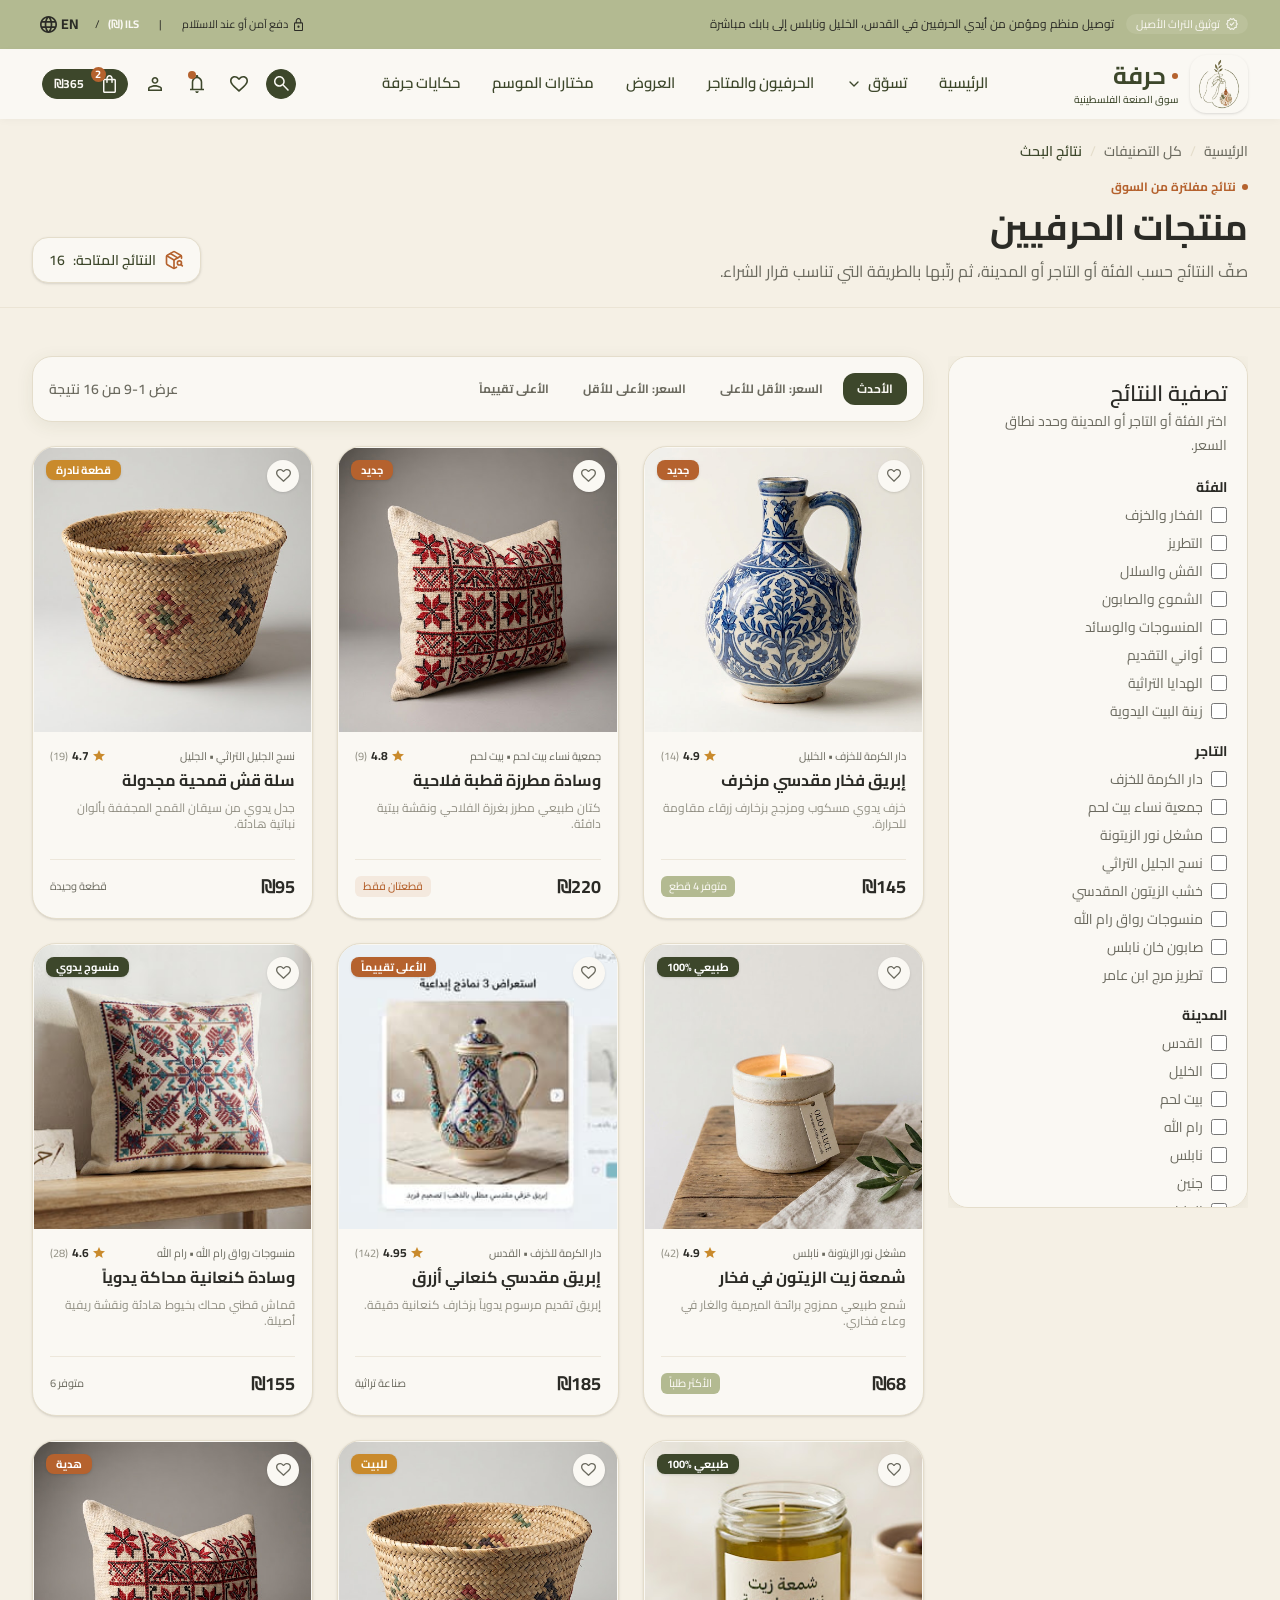
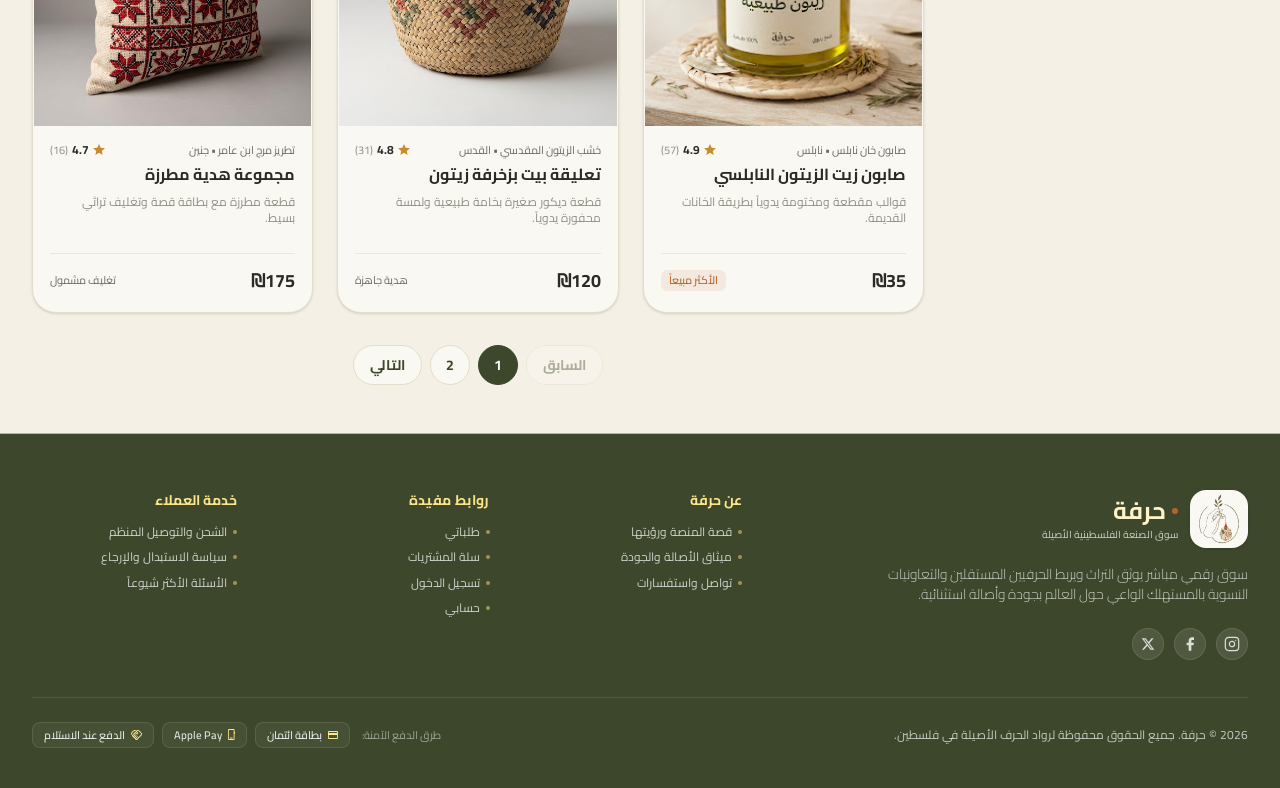
==== commit 3e8dedd4: "Redesign browse.html results toolbar and filter sidebar Move sort controls out of the sidebar into a" ====
--- a/browse.html
+++ b/browse.html
@@ -425,25 +425,14 @@
         </button>
 
         <div class="flex flex-col gap-6 lg:flex-row lg:items-start">
-          <aside id="browseFilterPanel" class="hidden lg:sticky lg:top-24 lg:block lg:w-[300px] lg:shrink-0">
+          <aside id="browseFilterPanel" class="hidden lg:sticky lg:top-6 lg:flex lg:w-[300px] lg:shrink-0 lg:flex-col lg:overflow-hidden lg:max-h-[calc(100vh-3rem)]">
             <form id="browseFilters"
-              class="flex flex-col gap-5 rounded-[20px] border border-line bg-surface p-4 shadow-card sm:p-5"
+              class="scroll-thin flex min-h-0 flex-1 flex-col gap-5 overflow-y-auto rounded-[20px] border border-line bg-surface p-4 shadow-card sm:p-5"
               aria-label="فلاتر نتائج المنتجات">
               <div class="text-start">
                 <h2 class="text-[22px] font-semibold leading-8 text-ink">تصفية النتائج</h2>
                 <p class="text-sm leading-6 text-muted">اختر الفئة أو التاجر أو المدينة وحدد نطاق السعر.</p>
               </div>
-
-              <label for="sortProducts" class="flex flex-col gap-2 text-start text-sm font-bold text-ink">
-                <span>الترتيب</span>
-                <select id="sortProducts" name="sortProducts"
-                  class="h-11 rounded-[14px] border border-line bg-canvas px-3 text-sm font-semibold text-olive outline-none focus:border-sage">
-                  <option value="newest">الأحدث</option>
-                  <option value="price-asc">السعر: من الأقل للأعلى</option>
-                  <option value="price-desc">السعر: من الأعلى للأقل</option>
-                  <option value="rating-desc">الأعلى تقييماً</option>
-                </select>
-              </label>
 
               <fieldset class="min-w-0">
                 <legend class="pb-2 text-start text-sm font-bold text-ink">الفئة</legend>
@@ -525,36 +514,31 @@
                   </button>
                 </div>
               </fieldset>
+
+              <button id="clearAllFilters" type="button"
+                class="hidden w-full items-center justify-center gap-2 rounded-[14px] border border-line bg-canvas px-4 py-2.5 text-xs font-bold text-olive hover:border-sage">
+                <i data-lucide="rotate-ccw" class="h-4 w-4"></i>
+                <span>إعادة ضبط الكل</span>
+              </button>
             </form>
           </aside>
 
           <div class="flex min-w-0 flex-1 flex-col gap-6">
-            <div class="flex flex-col gap-3 rounded-[20px] border border-line bg-surface p-4 shadow-card sm:p-5">
-              <div class="flex flex-col gap-3 lg:flex-row lg:items-center lg:justify-between">
-                <div class="text-start">
-                  <h2 class="text-[22px] font-semibold leading-8 text-ink">الفلاتر النشطة</h2>
-                  <p class="text-sm leading-6 text-muted">يمكن إزالة كل فلتر بشكل مستقل قبل متابعة التصفح.</p>
-                </div>
-                <button id="clearAllFilters" type="button"
-                  class="hidden w-fit items-center justify-center gap-2 rounded-[16px] border border-line bg-canvas px-4 py-2 text-xs font-bold text-olive hover:border-sage">
-                  <i data-lucide="rotate-ccw" class="h-4 w-4"></i>
-                  <span>إعادة ضبط الكل</span>
-                </button>
+            <div id="activeFilters" class="hidden flex-wrap items-center gap-2"></div>
+
+            <div class="flex flex-col gap-3 rounded-[20px] border border-line bg-surface p-3 shadow-card sm:flex-row sm:items-center sm:justify-between sm:p-4">
+              <div id="sortTabs" class="flex flex-wrap items-center gap-1.5" role="tablist" aria-label="ترتيب النتائج">
+                <button type="button" data-sort="newest"
+                  class="sort-tab rounded-[12px] px-3.5 py-2 text-xs font-bold text-muted hover:text-olive [&.sort-tab-active]:bg-olive [&.sort-tab-active]:text-surface">الأحدث</button>
+                <button type="button" data-sort="price-asc"
+                  class="sort-tab rounded-[12px] px-3.5 py-2 text-xs font-bold text-muted hover:text-olive [&.sort-tab-active]:bg-olive [&.sort-tab-active]:text-surface">السعر: الأقل للأعلى</button>
+                <button type="button" data-sort="price-desc"
+                  class="sort-tab rounded-[12px] px-3.5 py-2 text-xs font-bold text-muted hover:text-olive [&.sort-tab-active]:bg-olive [&.sort-tab-active]:text-surface">السعر: الأعلى للأقل</button>
+                <button type="button" data-sort="rating-desc"
+                  class="sort-tab rounded-[12px] px-3.5 py-2 text-xs font-bold text-muted hover:text-olive [&.sort-tab-active]:bg-olive [&.sort-tab-active]:text-surface">الأعلى تقييماً</button>
               </div>
-              <div id="activeFilters" class="flex flex-wrap items-center gap-2">
-                <button type="button"
-                  class="active-filter-chip inline-flex min-h-9 items-center gap-1.5 rounded-full border border-sage bg-sage/40 px-3 py-1.5 text-xs font-bold text-ink"
-                  data-filter-type="category" data-filter-value="pottery">
-                  <span>الفئة: الفخار والخزف</span>
-                  <i data-lucide="x" class="h-3.5 w-3.5"></i>
-                </button>
-              </div>
-            </div>
-
-        <div class="flex flex-col gap-3 sm:flex-row sm:items-center sm:justify-between">
-          <p id="pageSummary" class="text-start text-sm font-semibold text-muted">عرض <bdi>1</bdi>-<bdi>8</bdi> من <bdi>16</bdi> نتيجة</p>
-          <p class="text-start text-xs leading-5 text-muted">كل بطاقة تعرض اسم التاجر والتقييم والسعر بوضوح قبل الانتقال لتفاصيل المنتج.</p>
-        </div>
+              <p id="pageSummary" class="text-start text-sm font-semibold text-muted">عرض <bdi>1</bdi>-<bdi>9</bdi> من <bdi>16</bdi> نتيجة</p>
+            </div>
 
         <div id="productGrid" class="grid grid-cols-1 gap-4 sm:grid-cols-2 sm:gap-6 xl:grid-cols-3">
           <article
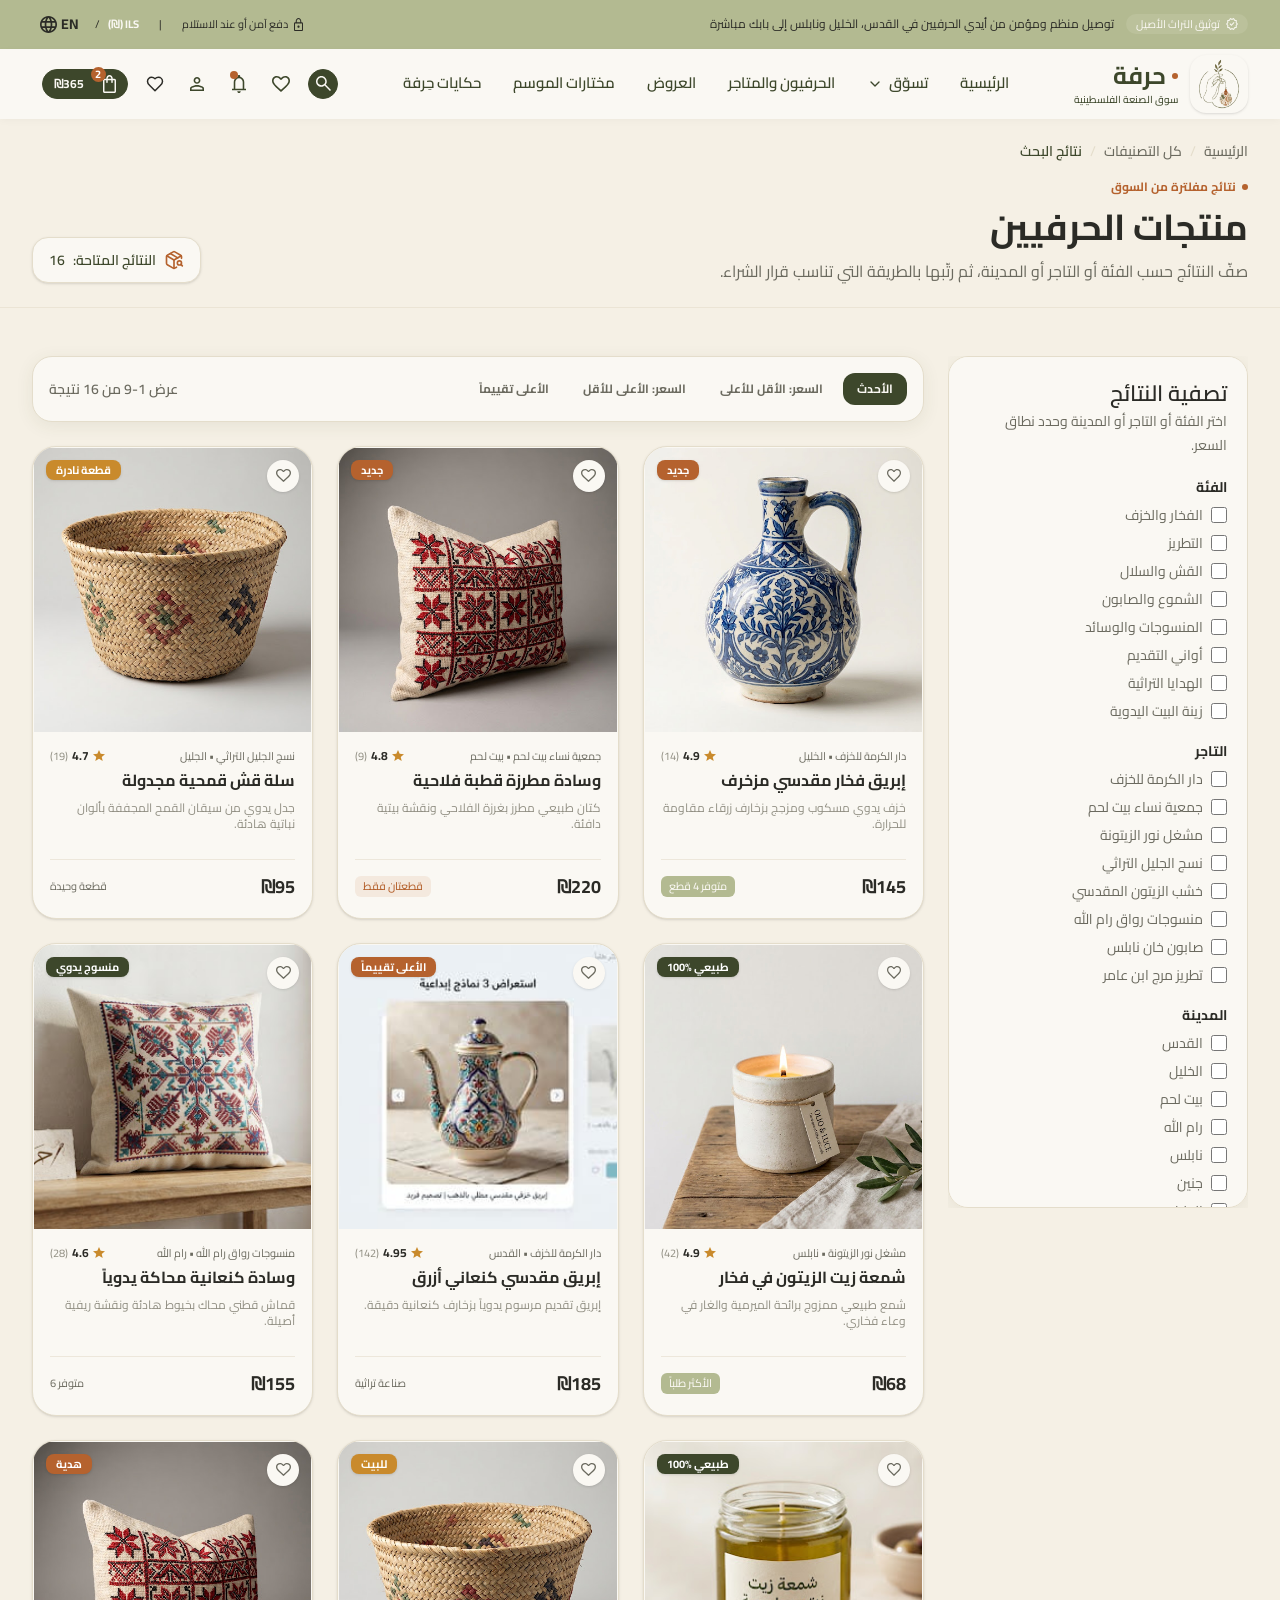
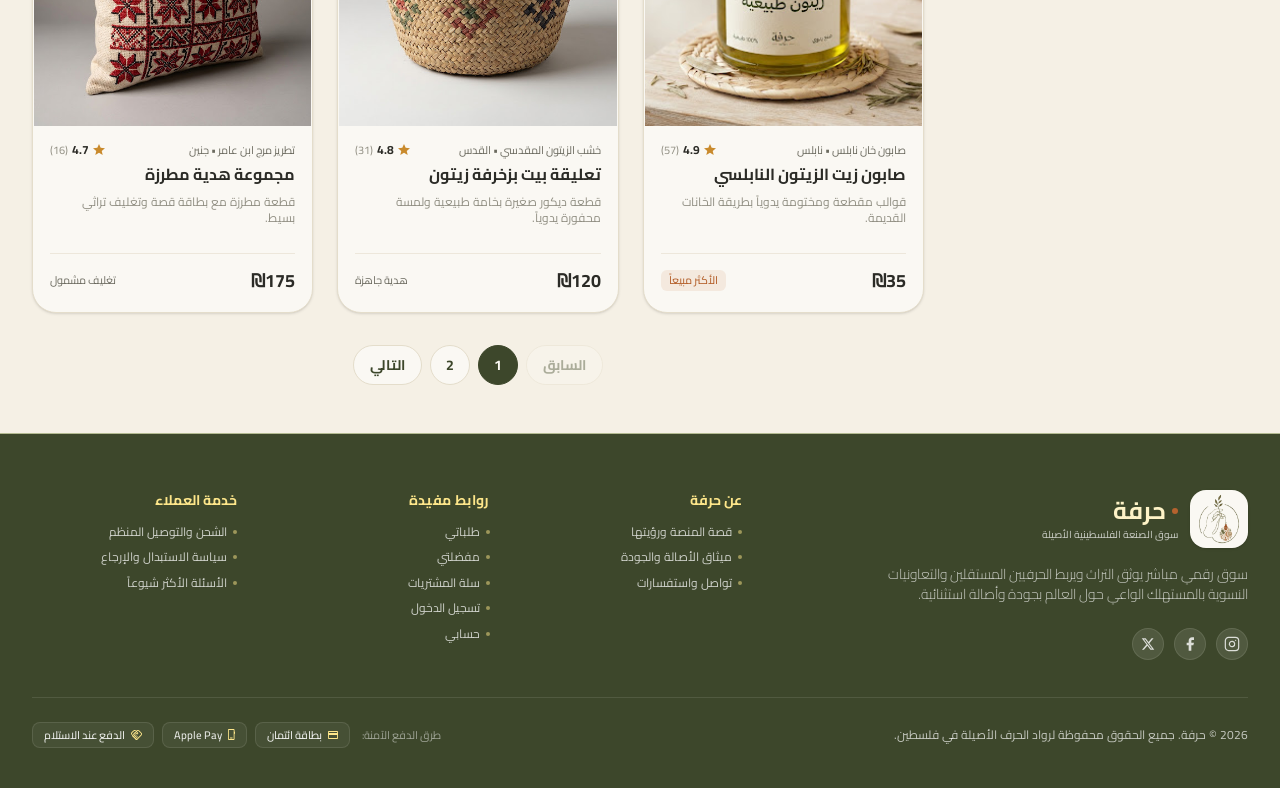
==== commit 1e1eb4a7: "add favorites page" ====
--- a/browse.html
+++ b/browse.html
@@ -1,4 +1,4 @@
-<!DOCTYPE html>
+﻿<!DOCTYPE html>
 <html lang="ar" dir="rtl" class="scroll-smooth motion-reduce:scroll-auto">
 
 <head>
@@ -319,6 +319,7 @@
               class="absolute end-[5.42px] top-[2.33px] h-2 w-2 rounded-full bg-copper"></span></button>
           <button class="flex h-[30px] w-[30px] items-center justify-center rounded-full" aria-label="المشاهدة"><img
               src="assets/imgs/mcp/header-eye.svg" alt="" class="h-[14.032px] w-[14.208px]"></button>
+          <a href="favorites.html" class="flex h-[30px] w-[30px] items-center justify-center rounded-full" aria-label="مفضلتي"><i data-lucide="heart" class="h-[18px] w-[18px]"></i></a>
           <button id="cartButton"
             class="relative flex h-[30px] w-[86.208px] items-center justify-center gap-2.5 rounded-full border border-olive bg-olive px-[11px] text-surface"
             aria-label="سلة المشتريات">
@@ -370,6 +371,7 @@
         <a href="browse.html?sale=1" class="py-2">العروض</a>
         <a href="index.html#season" class="py-2">مختارات الموسم</a>
         <a href="index.html#artisans" class="py-2">حكايات حِرفة</a>
+        <a href="favorites.html" class="py-2">مفضلتي</a>
       </nav>
     </div>
   </header>
@@ -992,6 +994,8 @@
           <ul class="flex w-full flex-col gap-[9.5px] text-xs leading-4 text-white/75">
             <li><a href="orders.html" class="flex items-center justify-start gap-1.5"><i
                   class="h-1 w-1 rounded-full bg-[#fde68a]/50"></i><span>طلباتي</span></a></li>
+            <li><a href="favorites.html" class="flex items-center justify-start gap-1.5"><i
+                  class="h-1 w-1 rounded-full bg-[#fde68a]/50"></i><span>مفضلتي</span></a></li>
             <li><a href="cart.html" class="flex items-center justify-start gap-1.5"><i
                   class="h-1 w-1 rounded-full bg-[#fde68a]/50"></i><span>سلة المشتريات</span></a></li>
             <li><a href="login.html" class="flex items-center justify-start gap-1.5"><i
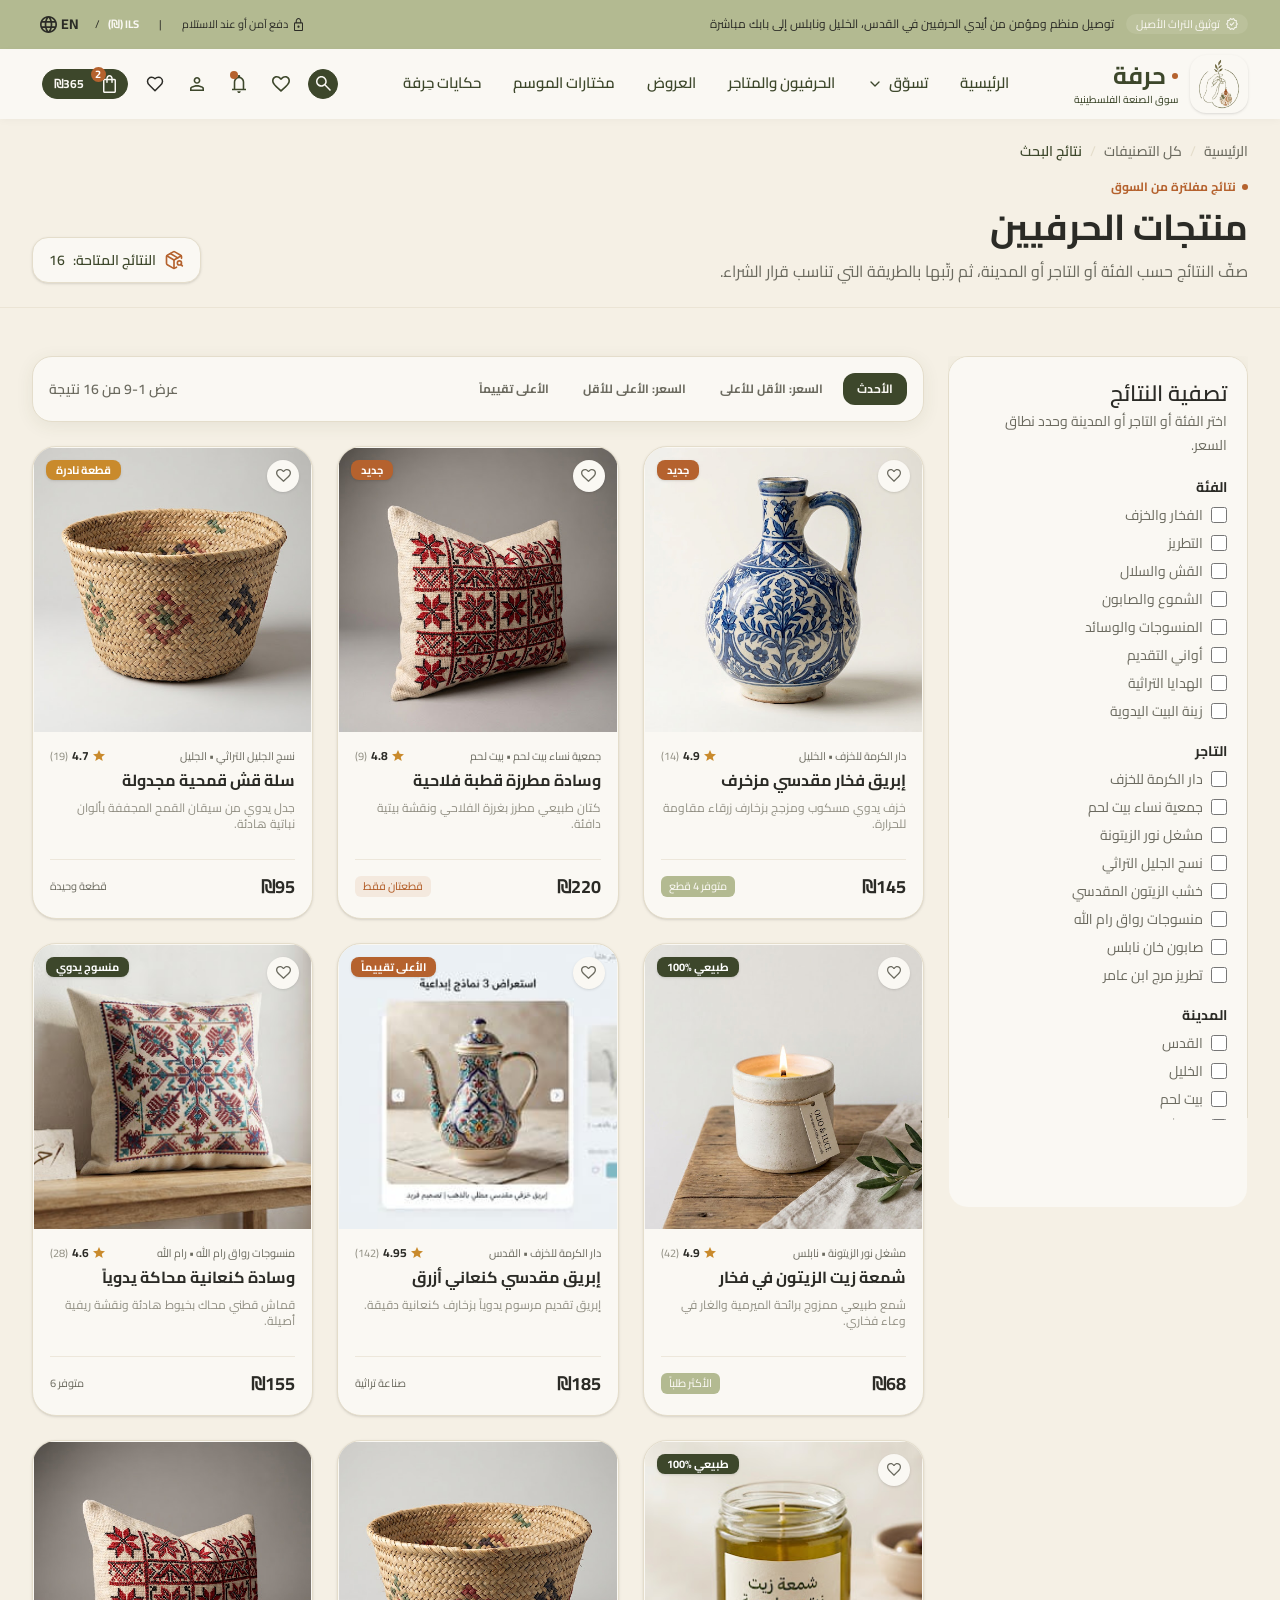
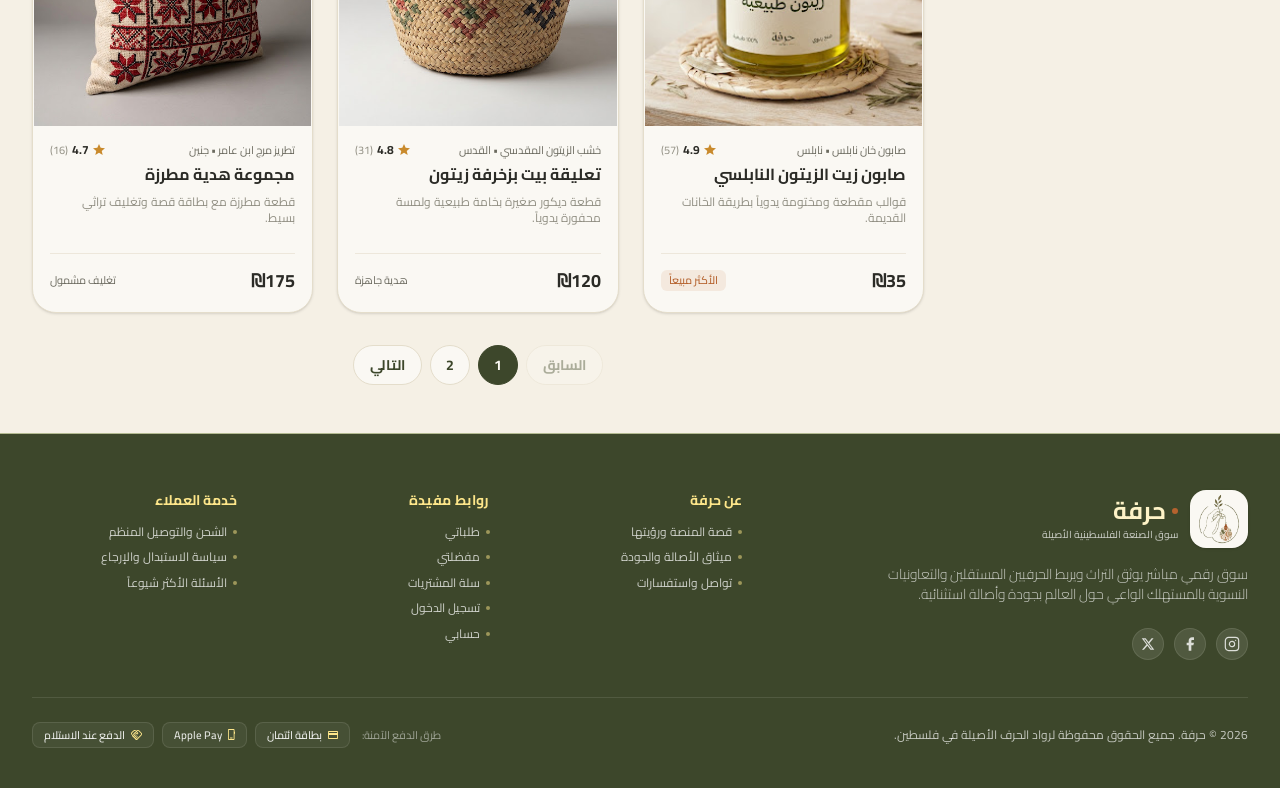
==== commit fff6ae62: "Restructure account pages into a sidebar-tabs dashboard Replace profile.html, orders.html, and favor" ====
--- a/browse.html
+++ b/browse.html
@@ -311,7 +311,7 @@
             class="flex h-[30px] w-[30px] items-center justify-center overflow-hidden rounded-full border border-olive bg-olive p-px"
             aria-label="بحث"><img src="assets/imgs/mcp/header-search-exact.svg" alt=""
               class="h-[28.667px] w-[14.663px] max-w-none"></button>
-          <a href="profile.html" class="flex h-[30px] w-[30px] items-center justify-center rounded-full" aria-label="الحساب"><img
+          <a href="dashboard/index.html" class="flex h-[30px] w-[30px] items-center justify-center rounded-full" aria-label="الحساب"><img
               src="assets/imgs/mcp/header-user.svg" alt="" class="h-[16.283px] w-[17.875px]"></a>
           <button class="relative flex h-[30px] w-[30px] items-center justify-center rounded-full"
             aria-label="الإشعارات"><img src="assets/imgs/mcp/header-bell.svg" alt=""
@@ -319,7 +319,7 @@
               class="absolute end-[5.42px] top-[2.33px] h-2 w-2 rounded-full bg-copper"></span></button>
           <button class="flex h-[30px] w-[30px] items-center justify-center rounded-full" aria-label="المشاهدة"><img
               src="assets/imgs/mcp/header-eye.svg" alt="" class="h-[14.032px] w-[14.208px]"></button>
-          <a href="favorites.html" class="flex h-[30px] w-[30px] items-center justify-center rounded-full" aria-label="مفضلتي"><i data-lucide="heart" class="h-[18px] w-[18px]"></i></a>
+          <a href="dashboard/favorites.html" class="flex h-[30px] w-[30px] items-center justify-center rounded-full" aria-label="مفضلتي"><i data-lucide="heart" class="h-[18px] w-[18px]"></i></a>
           <button id="cartButton"
             class="relative flex h-[30px] w-[86.208px] items-center justify-center gap-2.5 rounded-full border border-olive bg-olive px-[11px] text-surface"
             aria-label="سلة المشتريات">
@@ -371,7 +371,7 @@
         <a href="browse.html?sale=1" class="py-2">العروض</a>
         <a href="index.html#season" class="py-2">مختارات الموسم</a>
         <a href="index.html#artisans" class="py-2">حكايات حِرفة</a>
-        <a href="favorites.html" class="py-2">مفضلتي</a>
+        <a href="dashboard/favorites.html" class="py-2">مفضلتي</a>
       </nav>
     </div>
   </header>
@@ -992,15 +992,15 @@
         <div class="flex flex-col items-start gap-[14px] text-start">
           <h3 class="w-full text-start text-sm font-bold leading-5 tracking-[.35px] text-[#fde68a]">روابط مفيدة</h3>
           <ul class="flex w-full flex-col gap-[9.5px] text-xs leading-4 text-white/75">
-            <li><a href="orders.html" class="flex items-center justify-start gap-1.5"><i
+            <li><a href="dashboard/orders.html" class="flex items-center justify-start gap-1.5"><i
                   class="h-1 w-1 rounded-full bg-[#fde68a]/50"></i><span>طلباتي</span></a></li>
-            <li><a href="favorites.html" class="flex items-center justify-start gap-1.5"><i
+            <li><a href="dashboard/favorites.html" class="flex items-center justify-start gap-1.5"><i
                   class="h-1 w-1 rounded-full bg-[#fde68a]/50"></i><span>مفضلتي</span></a></li>
             <li><a href="cart.html" class="flex items-center justify-start gap-1.5"><i
                   class="h-1 w-1 rounded-full bg-[#fde68a]/50"></i><span>سلة المشتريات</span></a></li>
             <li><a href="login.html" class="flex items-center justify-start gap-1.5"><i
                   class="h-1 w-1 rounded-full bg-[#fde68a]/50"></i><span>تسجيل الدخول</span></a></li>
-            <li><a href="profile.html" class="flex items-center justify-start gap-1.5"><i
+            <li><a href="dashboard/index.html" class="flex items-center justify-start gap-1.5"><i
                   class="h-1 w-1 rounded-full bg-[#fde68a]/50"></i><span>حسابي</span></a></li>
           </ul>
         </div>
